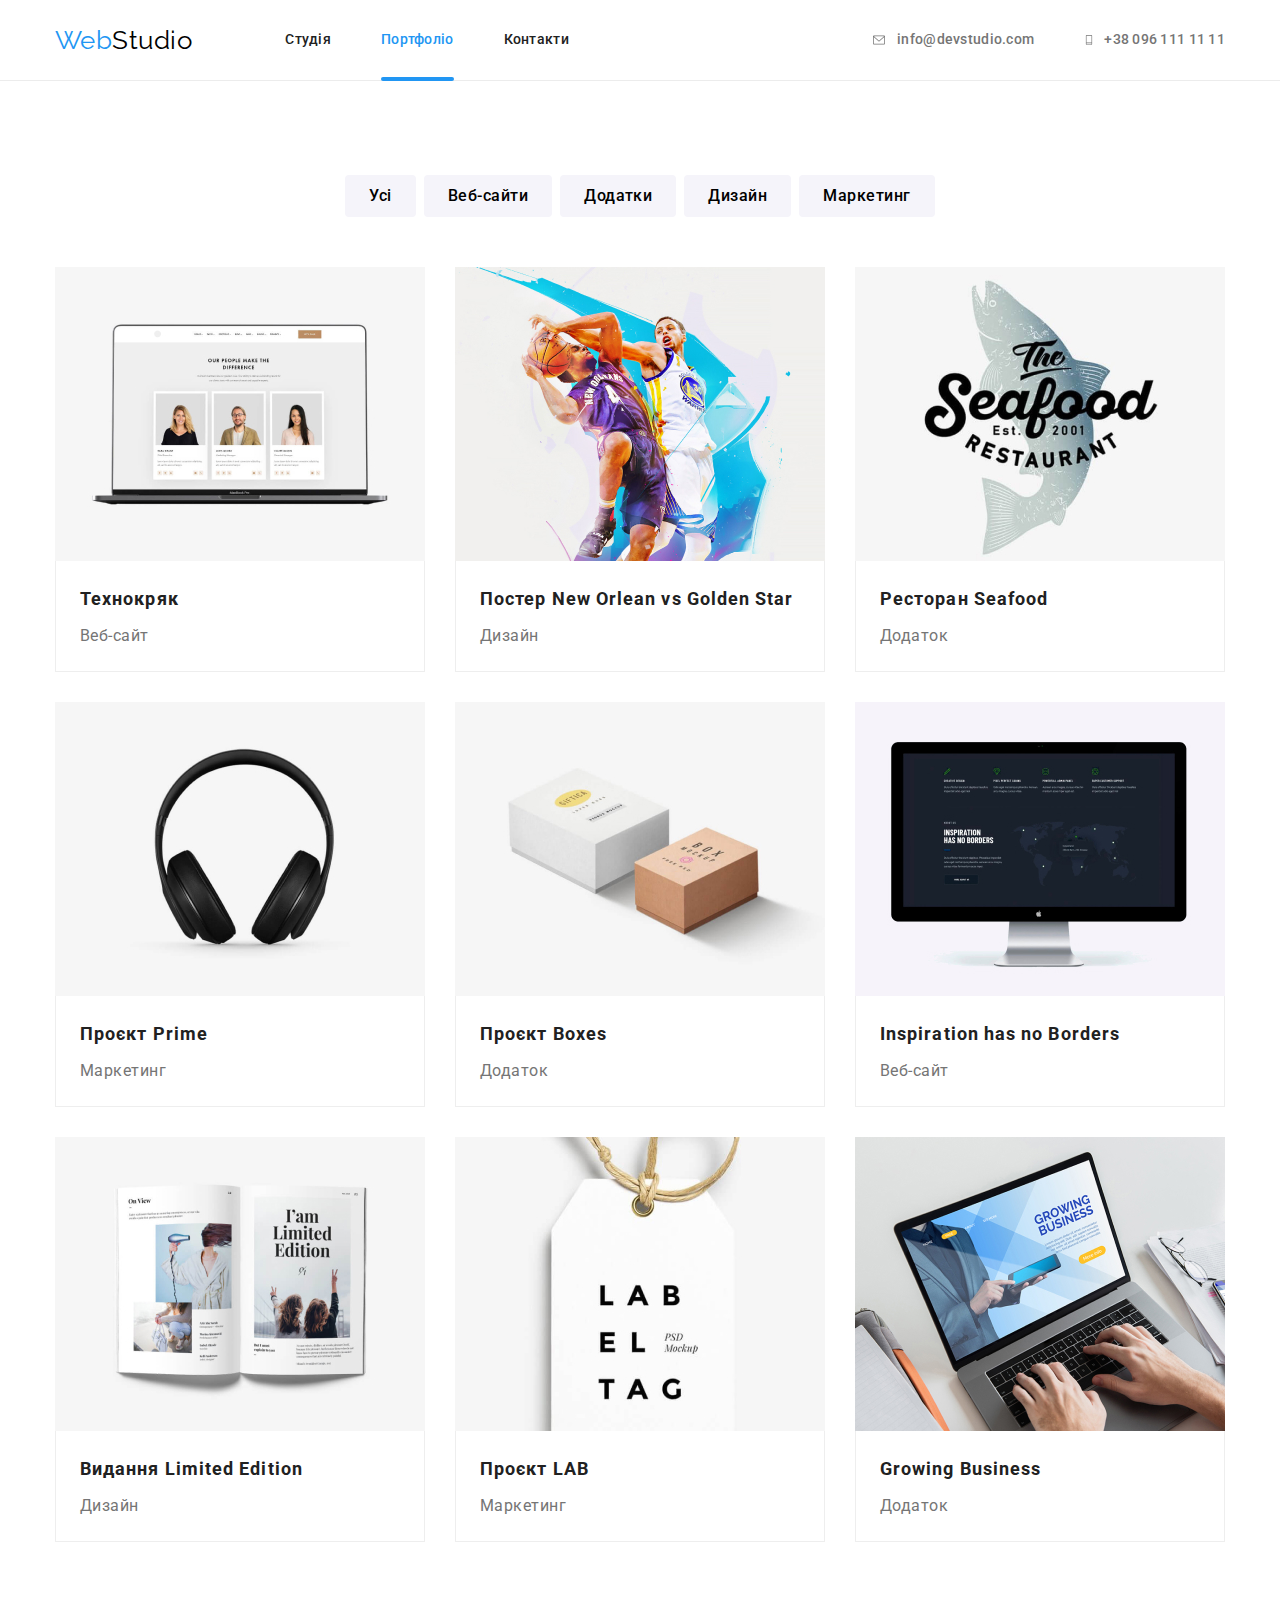
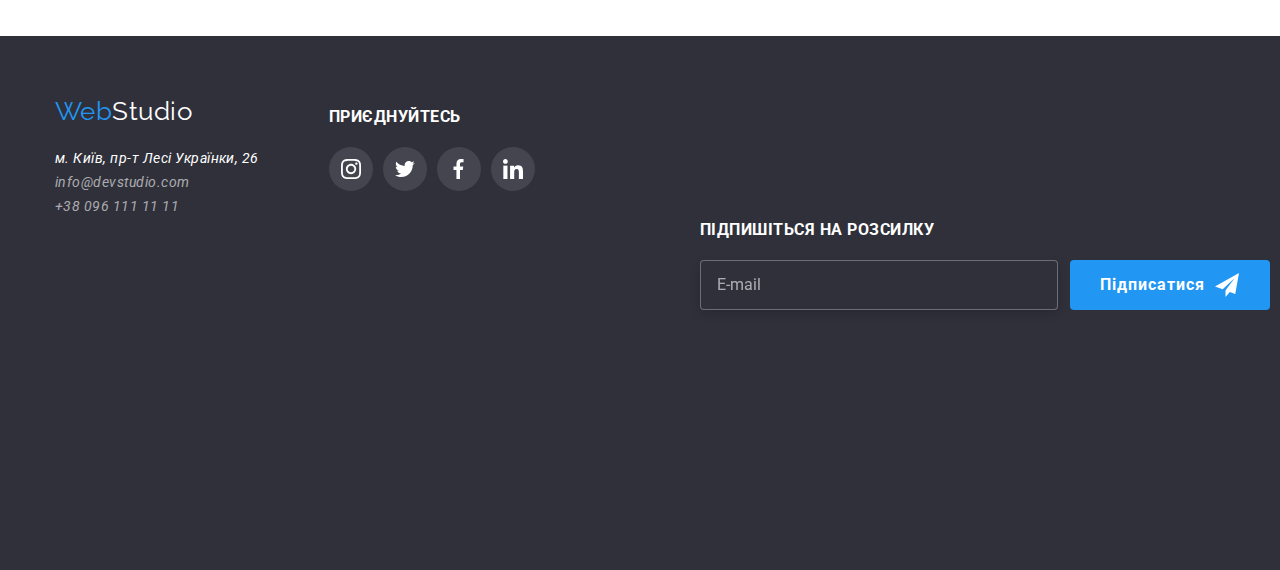
==== portfolio.html @ 7c3bb938 "good" ====
<!DOCTYPE html>
<html lang="uk">
<head>
    <meta charset="UTF-8" />
    <meta http-equiv="X-UA-Compatible" content="IE=edge" />
    <meta name="viewport" content="width=device-width, initial-scale=1.0" />
    <title>Портфоліо</title>
    <link
        href="https://fonts.googleapis.com/css2?family=Raleway:wght@700&family=Roboto:wght@400;500;700;900&display=swap"
        rel="stylesheet" />
    <link rel="stylesheet"
        href="https://cdnjs.cloudflare.com/ajax/libs/modern-normalize/1.1.0/modern-normalize.min.css" />
    <link rel="stylesheet" href="./css/styles.css" />
</head>

<body>
    <header class="page-header">
        <div class="container header">
            <nav class="site-nav">
                <a href="./index.html" class="logo">Web<span class="logo-style">Studio</span></a>
                <ul class="site-nav list">
                    <li class="item"><a href="./index.html" class="link">Студія</a></li>
                    <li class="item"><a href="./portfolio.html" class="link current">Портфоліо</a></li>
                    <li class="item"><a href="" class="link">Контакти</a></li>
                </ul>
            </nav>
            <ul class="site-contact list">
                <li class="item">
                    <a href="mailto:info@devstudio.com" class="link">
                        <svg class="icon" width="16" height="12">
                            <use href="./img/symbol-defs.svg#icon-mail"></use>
                        </svg>
                        info@devstudio.com</a>
                </li>
                <li class="item">
                    <a href="tel:+380961111111" class="link">
                        <svg class="icon" width="10" height="16">
                            <use href="./img/symbol-defs.svg#icon-phone"></use>
                        </svg>
                        +38 096 111 11 11</a>
                </li>
            </ul>
        </div>
    </header>
    <main class="page-portfolio">
        <div class="container porfolio">
            <h1 class="visually-hidden">Наші роботи</h1>
            <ul class="button list">
                <li class="item"><button type="button" class="page-button">Усі</button></li>
                <li class="item"><button type="button" class="page-button">Веб-сайти</button></li>
                <li class="item"><button type="button" class="page-button">Додатки</button></li>
                <li class="item"><button type="button" class="page-button">Дизайн</button></li>
                <li class="item"><button type="button" class="page-button">Маркетинг</button></li>
            </ul>
            <ul class="example list">
            <li class="example item">
                <a href="" class="link">
                    <div class="thumb-portf">
                        <img src="./img/box4.jpg" class="img" alt="ноутбук з людьми" width="370" />
                        <div class="portf-overlay">
                            <p class="overlay-text">
                                Ресурс пропонує комплексні пропозиції з різним рівнем функціоналу та сервісів.
                                Все це дозволить відвідувачу отримати вичерпні відомості про компанію чи
                                приватну особу.
                            </p>
                        </div>
                    </div>
                    <div class="border">
                        <h2 class="example-title">Технокряк</h2>
                        <p class="example-text">Веб-сайт</p>
                    </div>
                </a>
            </li>
            <li class="example item">
                <a href="" class="link">
                    <div class="thumb-portf">
                        <img src="./img/box5.jpg" class="img" alt="два баскетболіста" width="370" />
                        <div class="portf-overlay">
                            <p class="overlay-text">
                                Ресурс пропонує комплексні пропозиції з різним рівнем функціоналу та сервісів.
                                Все це дозволить відвідувачу отримати вичерпні відомості про компанію чи
                                приватну особу.
                            </p>
                        </div>
                    </div>
                    <div class="border">
                        <h2 class="example-title">Постер New Orlean vs Golden Star</h2>
                        <p class="example-text">Дизайн</p>
                    </div>
                </a>
            </li>
            <li class="example item">
                <a href="" class="link">
                    <div class="thumb-portf">
                        <img src="./img/box6.jpg" class="img" alt="риба" width="370" />
                        <div class="portf-overlay">
                            <p class="overlay-text">
                                Ресурс пропонує комплексні пропозиції з різним рівнем функціоналу та сервісів.
                                Все це дозволить відвідувачу отримати вичерпні відомості про компанію чи
                                приватну особу.
                            </p>
                        </div>
                    </div>
                    <div class="border">
                        <h2 class="example-title">Ресторан Seafood</h2>
                        <p class="example-text">Додаток</p>
                    </div>
                </a>
            </li>
                <li class="example item">
                    <a href="" class="link">
                        <div class="thumb-portf">
                            <img src="./img/box7.jpg" class="img" alt="навушники" width="370" />
                            <div class="portf-overlay">
                                <p class="overlay-text">
                                    Ресурс пропонує комплексні пропозиції з різним рівнем функціоналу та сервісів.
                                    Все це дозволить відвідувачу отримати вичерпні відомості про компанію чи
                                    приватну особу.
                                </p>
                            </div>
                        </div>
                        <div class="border">
                            <h2 class="example-title">Проєкт Prime</h2>
                            <p class="example-text">Маркетинг</p>
                        </div>
                    </a>
                </li>
                <li class="example item">
                    <a href="" class="link">
                        <div class="thumb-portf">
                            <img src="./img/box8.jpg" class="img" alt="коробки" width="370" />
                            <div class="portf-overlay">
                                <p class="overlay-text">
                                    Ресурс пропонує комплексні пропозиції з різним рівнем функціоналу та сервісів.
                                    Все це дозволить відвідувачу отримати вичерпні відомості про компанію чи
                                    приватну особу.
                                </p>
                            </div>
                        </div>
                        <div class="border">
                            <h2 class="example-title">Проєкт Boxes</h2>
                            <p class="example-text">Додаток</p>
                        </div>
                    </a>
                </li>
                <li class="example item">
                    <a href="" class="link">
                        <div class="thumb-portf">
                            <img src="./img/box9.jpg" class="img" alt="монітор" width="370" />
                            <div class="portf-overlay">
                                <p class="overlay-text">
                                    Ресурс пропонує комплексні пропозиції з різним рівнем функціоналу та сервісів.
                                    Все це дозволить відвідувачу отримати вичерпні відомості про компанію чи
                                    приватну особу.
                                </p>
                            </div>
                        </div>
                        <div class="border">
                            <h2 class="example-title">Inspiration has no Borders</h2>
                            <p class="example-text">Веб-сайт</p>
                        </div>
                    </a>
                </li>
                <li class="example item">
                    <a href="" class="link">
                        <div class="thumb-portf">
                            <img src="./img/box10.jpg" class="img" alt="журнал" width="370" />
                            <div class="portf-overlay">
                                <p class="overlay-text">
                                    Ресурс пропонує комплексні пропозиції з різним рівнем функціоналу та сервісів.
                                    Все це дозволить відвідувачу отримати вичерпні відомості про компанію чи
                                    приватну особу.
                                </p>
                            </div>
                        </div>
                        <div class="border">
                            <h2 class="example-title">Видання Limited Edition</h2>
                            <p class="example-text">Дизайн</p>
                        </div>
                    </a>
                </li>
            <li class="example item">
                <a href="" class="link">
                    <div class="thumb-portf">
                        <img src="./img/box11.jpg" class="img" alt="лейба" width="370" />
                        <div class="portf-overlay">
                            <p class="overlay-text">
                                Ресурс пропонує комплексні пропозиції з різним рівнем функціоналу та сервісів.
                                Все це дозволить відвідувачу отримати вичерпні відомості про компанію чи
                                приватну особу.
                            </p>
                        </div>
                    </div>
                    <div class="border">
                        <h2 class="example-title">Проєкт LAB</h2>
                        <p class="example-text">Маркетинг</p>
                    </div>
                </a>
            </li>
                <li class="example item">
                    <a href="" class="link">
                        <div class="thumb-portf">
                            <img src="./img/box12.jpg" class="img" alt="людина друркує на ноутбуці" />
                            <div class="portf-overlay">
                                <p class="overlay-text">
                                    Ресурс пропонує комплексні пропозиції з різним рівнем функціоналу та сервісів.
                                    Все це дозволить відвідувачу отримати вичерпні відомості про компанію чи
                                    приватну особу.
                                </p>
                            </div>
                        </div>
                        <div class="border">
                            <h2 class="example-title">Growing Business</h2>
                            <p class="example-text">Додаток</p>
                        </div>
                    </a>
                </li>
            </ul>
        </div>
    </main>
    <footer class="page-footer">
        <div class="container footer">
            <div>
                <a href="./index.html" class="logo footer">Web<span class="logo-style">Studio</span></a>
                <address class="footer-adress">
                    <ul class="list">
                        <li>
                            <a href="https://www.google.com.ua/maps/place/%D0%B1%D1%83%D0%BB.+%D0%9B%D0%B5%D1%81%D0%B8+%D0%A3%D0%BA%D1%80%D0%B0%D0%B8%D0%BD%D0%BA%D0%B8,+26,+%D0%9A%D0%B8%D0%B5%D0%B2,+02000/@50.4261244,30.5376992,18z/data=!4m5!3m4!1s0x40d4cf0e033ecbe9:0x57a4dffefec77da0!8m2!3d50.4265807!4d30.5383858?hl=ru"
                                class="link" target="_blank" rel="noopener noreferrer nofollow">м. Київ, пр-т Лесі Українки,
                                26</a>
                        </li>
                        <li>
                            <a href="mailto:info@devstudio.com" class="contact link">info@devstudio.com</a>
                        </li>
                        <li>
                            <a href="tel:+380961111111" class="contact link">+38 096 111 11 11</a>
                        </li>
                    </ul>
                </address>
            </div>
            <div class="socnetwork">
                <h3>приєднуйтесь</h3>
                <ul class="list">
                    <li class="item">
                        <a href="" target="_blank" rel="noopener noreferrer nofollow" aria-label="Ссылка на Instagram"
                            class="link">
                            <svg class="icon insta" width="20" height="20">
                                <use href="./img/symbol-defs.svg#icon-instfoot"></use>
                            </svg>
                        </a>
                    </li>
                    <li class="item">
                        <a href="" target="_blank" rel="noopener noreferrer nofollow" aria-label="Ссылка на Twitter"
                            class="link">
                            <svg class="icon twit" width="20" height="20">
                                <use href="./img/symbol-defs.svg#icon-twitfot"></use>
                            </svg>
                        </a>
                    </li>
                    <li class="item">
                        <a href="" target="_blank" rel="noopener noreferrer nofollow" aria-label="Ссылка на Facebook"
                            class="link">
                            <svg class="icon face" width="20" height="20">
                                <use href="./img/symbol-defs.svg#icon-fffot"></use>
                            </svg>
                        </a>
                    </li>
                    <li class="item">
                        <a href="" target="_blank" rel="noopener noreferrer nofollow" aria-label="Ссылка на LinkedIn"
                            class="link">
                            <svg class="icon linIn" width="20" height="20">
                                <use href="./img/symbol-defs.svg#icon-linkedin2"></use>
                            </svg>
                        </a>
                    </li>
                </ul>
            </div>
        </div>
        <div class="subscription">
            <h3>Підпишіться на розсилку</h3>
            <form class="form-subscription js-speaker-form">
                <label for="mail">
                    <input type="email" name="mail" placeholder="E-mail" />
                </label>
                <button type="submit" class="btn-subscription">
                    Підписатися
                    <svg class="icon" width="24" height="24">
                        <use href="./img/symbol-defs.svg#icon-telegram"></use>
                    </svg>
                </button>
            </form>
        </div>
    </footer>
    <script src="./js/modal.js"></script>
</body>

</html>
---- css/styles.css ----
:root {
    --primary-text-color: #757575;
    --title-text-color: #212121;
    --accent-color: #2196f3;
    --primary-white-color: #ffffff;
    --logo-color: #000000;
    --accent-second-color: rgba(255, 255, 255, 0.6);
    --primary-bg-color: #2f303a;
    --accent-bg-color: #f5f4fa;
    --border-color-portf: #eeeeee;
    --decision-bg-color: #c4c4c4;
    --border-color-header: #ececec;
    --icon-link-color: #afb1b8;
    --cubic-bezier: cubic-bezier(0.4, 0, 0.2, 1);
}

body {
    background-color: var(--primary-white-color);
    color: var(--primary-text-color);
    font-family: 'Roboto', sans-serif;
    letter-spacing: 0.03em;
}

.container {
    margin-left: auto;
    margin-right: auto;
    width: 1200px;
    padding-left: 15px;
    padding-right: 15px;
}

.logo {
    color: var(--accent-color);
    font-family: 'Raleway', sans-serif;
    font-size: 26px;
    line-height: 1.19;
    text-decoration: none;
}

.link {
    text-decoration: none;
}

.list {
    list-style: none;
    margin: 0;
    padding: 0;
}

.visually-hidden {
    position: absolute;
    width: 1px;
    height: 1px;
    margin: -1px;
    border: 0;
    padding: 0;

    white-space: nowrap;
    clip-path: inset(100%);
    clip: rect(0 0 0 0);
    overflow: hidden;
}

/* Шапка */

.page-header {
    border-bottom: 1px solid var(--border-color-header);
}

.page-header .logo-style {
    color: var(--logo-color);
}

.header {
    display: flex;
    align-items: center;
}

.site-nav {
    display: flex;
    align-items: center;
}

.site-nav .item:not(:last-child) {
    margin-right: 50px;
}

.site-nav .link {
    display: block;
    padding-top: 32px;
    padding-bottom: 32px;
    font-weight: 500;
    font-size: 14px;
    line-height: 1.14;
    letter-spacing: 0.02em;
    color: var(--title-text-color);

    transition: color 250ms var(--cubic-bezier);
}

.site-nav.list {
    margin-left: 93px;
}

.site-nav .link:hover,
.site-nav .link:focus {
    color: var(--accent-color);
}

.site-nav .link.current {
    color: var(--accent-color);
}

.site-nav .item {
    position: relative;
}

.current::after {
    position: absolute;
    bottom: -1px;
    left: 0;
    content: '';
    display: block;
    width: 100%;
    height: 4px;
    background-color: var(--accent-color);
    border-radius: 2px;
}

.site-contact {
    display: flex;
    margin-left: auto;
}

.site-contact .link {
    display: flex;
    padding-top: 32px;
    padding-bottom: 32px;
    font-weight: 500;
    font-size: 14px;
    line-height: 1.14;
    letter-spacing: 0.02em;
    color: var(--primary-text-color);
    align-items: center;
    justify-content: center;

    transition: color 250ms var(--cubic-bezier);
}

.site-contact .icon {
    margin-right: 10px;
    fill: currentColor;
}

.site-contact .item:not(:last-child) {
    margin-right: 50px;
}

.site-contact .link:hover,
.site-contact .link:focus {
    color: var(--accent-color);
}

/* Рішення */
.decision {
    max-width: 1600px;
    height: 600px;
    margin-left: auto;
    margin-right: auto;
    padding-top: 200px;
    padding-bottom: 200px;
    background-image: linear-gradient(to right, rgba(47, 48, 58, 0.4), rgba(47, 48, 58, 0.4)),
        url(../img/hero.jpg);
    background-size: cover;
    background-repeat: no-repeat;
    background-position: center;
    background-color: var(--decision-bg-color);
    text-align: center;
}

.decision-text {
    max-width: 700px;
    margin-left: auto;
    margin-right: auto;
}

.decision-title {
    margin-top: 0;
    margin-bottom: 30px;
    color: var(--primary-white-color);
    font-weight: 900;
    font-size: 44px;
    line-height: 1.36;
    letter-spacing: 0.06em;
    text-transform: uppercase;
}

.decision-button {
    font-weight: 700;
    font-size: 16px;
    line-height: 1.88;
    letter-spacing: 0.06em;
    border-color: transparent;
    cursor: pointer;
    /* box-shadow: 0px 4px 4px rgba(0, 0, 0, 0.15); */
    border-radius: 4px;
    padding: 10px 32px;
    min-height: 50px;
    background-color: var(--accent-color);
    color:var(--accent-bg-color) ;

    transition: background-color 250ms var(--cubic-bezier), color 250ms var(--cubic-bezier),
        box-shadow 250ms var(--cubic-bezier);
}

.decision-button:hover,
.decision-button:focus {
   
    
    box-shadow: 0px 4px 4px rgba(0, 0, 0, 0.15);
    background-color: var(--accent-color);
    color: var(--primary-white-color);
}

/* Секциії */
.section {
    padding-top: 94px;
    padding-bottom: 94px;
}

.section-title {
    margin-top: 0;
    margin-bottom: 50px;
    color: var(--title-text-color);
    font-size: 36px;
    line-height: 1.17;
    text-align: center;
}

/* Перваги */
.benefits.list {
    display: flex;
    flex-wrap: wrap;
    gap: 30px;
}

.benefits.list .item {
    flex-basis: calc((100% - 90px) / 4);
}

.section.benefits {
    padding-bottom: 47px;
}

.thumb {
    display: flex;
    height: 120px;
    align-items: center;
    justify-content: center;
    border-radius: 4px;
    background-color: var(--accent-bg-color);
}


.benefits-title {
    margin-top: 0;
    margin-bottom: 10px;
    padding-top: 20px;
    color: var(--title-text-color);
    font-size: 14px;
    line-height: 1.14;
    text-transform: uppercase;
}

.benefits-text {
    margin-top: 0;
    margin-bottom: 0;
    font-size: 14px;
    line-height: 1.71;
}

/* Варіанти послуг */
.section.services {
    padding-top: 47px;
}

.services.list {
    display: flex;
    flex-wrap: wrap;
    gap: 30px;
}

.services.list .item {
    flex-basis: calc((100% - 60px) / 3);
    position: relative;
}

.services.list .img {
    display: block;
    width: 100%;
}

.services-text {
    position: absolute;
    margin-top: 0;
    margin-bottom: 0;
    top: 50%;
    left: 50%;
    transform: translate(-50%, -50%);

    font-weight: 700;
    font-size: 14px;
    line-height: 1.14;
    text-transform: uppercase;
    color: var(--primary-white-color);
}

.services-title {
    position: absolute;
    bottom: 0;
    left: 0;
    min-width: 100%;
    min-height: 70px;
    background-color: rgba(47, 48, 58, 0.8);
}

/* Команда */
.section.team {
    background-color: var(--accent-bg-color);
}

.team-title {
    margin-top: 0;
    margin-bottom: 10px;
    color: var(--title-text-color);
    font-weight: 500;
    font-size: 16px;
    line-height: 1.19;
}

.team-text {
    margin-top: 0;
    margin-bottom: 16px;
    font-size: 16px;
    line-height: 1.19;
}

.team.list {
    display: flex;
    flex-wrap: wrap;
    gap: 30px;
    text-align: center;
}

.team.list .item {
    flex-basis: calc((100% - 90px) / 4);
    max-height: 428px;
    background-color: var(--primary-white-color);
    box-shadow: 0px 1px 3px rgba(0, 0, 0, 0.12), 0px 1px 1px rgba(0, 0, 0, 0.14),
        0px 2px 1px rgba(0, 0, 0, 0.2);
    border-radius: 0px 0px 4px 4px;
}

.team.list .img {
    width: 100%;
    display: block;
}

.team .content {
    padding-top: 30px;
    padding-bottom: 30px;
    padding-left: 10px;
    padding-right: 10px;
}

.soc.list {
    display: flex;
    /* margin-bottom: 30px; */
    align-items: center;
    justify-content: center;
}

.soc.list .soc-item:not(:last-child) {
    margin-right: 10px;
}

.soc.list .icon-link {
    display: flex;
    height: 44px;
    width: 44px;
    border-radius: 50%;
    align-items: center;
    justify-content: center;
    color: var(--icon-link-color);

    transition: background-color 250ms var(--cubic-bezier), color 250ms var(--cubic-bezier);
}

.soc.list .icon-link:hover,
.soc.list .icon-link:focus {
    color: var(--primary-white-color);
    background-color: var(--accent-color);
}

.icon-link .icon {
    fill: currentColor;
}

/* Наші клієнти */
.clients.list {
    display: flex;
}

.clients.list .item:not(:last-child) {
    margin-right: 30px;
}

.clients.list .link {
    display: flex;
    height: 92px;
    width: 170px;
    border: 1px solid var(--icon-link-color);
    border-radius: 4px;
    align-items: center;
    justify-content: center;
    color: var(--icon-link-color);

    transition: border-color 250ms var(--cubic-bezier), color 250ms var(--cubic-bezier);
}

.clients.list .link:hover,
.clients.list .link:focus {
    color: var(--accent-color);
    border-color: var(--accent-color);
}

.clients.list .icon {
    fill: currentColor;
}

/* Футер */
.page-footer {
    background-color: var(--primary-bg-color);
    padding-top: 60px;
    padding-bottom: 60px;
}

.page-footer .logo-style {
    color: var(--primary-white-color);
}

.footer-adress .link {
    /* font-style: normal; */
    font-size: 14px;
    line-height: 1.71;
    color: var(--primary-white-color);

    transition: color 250ms var(--cubic-bezier);
}

.contact.link {
    color: var(--accent-second-color);
}

.footer-adress .link:hover,
.footer-adress .link:focus {
    color: var(--accent-color);
}

.container.footer {
    display: flex;
}

.logo.footer {
    display: inline-block;
    margin-bottom: 20px;
}

.socnetwork {
    margin-left: 70px;
    padding-top: 12px;
    color: var(--primary-white-color);
    font-weight: 700;
    font-size: 14px;
    line-height: 1.14;
    text-transform: uppercase;
}

.socnetwork h3 {
    margin-top: 0;
    margin-bottom: 20px;
}

.socnetwork .list {
    display: flex;
    margin-bottom: 30px;
}

.socnetwork .item:not(:last-child) {
    margin-right: 10px;
}

.socnetwork .link {
    display: flex;
    height: 44px;
    width: 44px;
    background: rgba(255, 255, 255, 0.1);
    border-radius: 50%;
    align-items: center;
    justify-content: center;

    transition: background-color 250ms var(--cubic-bezier);
}

.socnetwork .link:hover,
.socnetwork .link:focus {
    background-color: var(--accent-color);
}

.subscription {
    
    margin-left: 700px;
    margin-bottom: 200px;
    color: var(--primary-white-color);
    font-weight: 700;
    font-size: 14px;
    line-height: 1.14;
    text-transform: uppercase;
}

.subscription h3 {
    margin-top: 0;
    margin-bottom: 20px;
}

.form-subscription {
    display: flex;
    align-items: center;
    text-align: center;
}

.btn-subscription {
    display: flex;
    margin-left: 12px;
    padding: 10px 28px;
    width: 200px;
    height: 50px;
    font-weight: 700;
    font-size: 16px;
    line-height: 1.88;
    align-items: center;
    text-align: center;
    letter-spacing: 0.06em;
    color: var(--primary-white-color);
    background-color: var(--accent-color);
    border-color: transparent;
    border-radius: 4px;
    cursor: pointer;
    transition: box-shadow 250ms var(--cubic-bezier);
}

.btn-subscription:hover,
.btn-subscription:focus {
    box-shadow: 0px 4px 4px rgba(0, 0, 0, 0.15);
}

.subscription .icon {
    margin-left: 10px;
}

.form-subscription input {
    padding-top: 15px;
    padding-bottom: 15px;
    padding-left: 16px;
    width: 358px;
    height: 50px;
    font-size: 16px;
    line-height: 1.25;
    color: inherit;

    background-color: var(--primary-bg-color);
    border: 1px solid rgba(255, 255, 255, 0.3);
    border-radius: 4px;
    filter: drop-shadow(0px 4px 4px rgba(0, 0, 0, 0.15));

    transition: border-color 250ms var(--cubic-bezier);
}

.form-subscription input::placeholder {
    font-size: 16px;
    line-height: 1.25;
    color: rgba(255, 255, 255, 0.6);
}

.form-subscription input:focus {
    outline: transparent;
    border-color: var(--accent-color);
}

/* Портфолио */
/* Наші роботи */
.page-portfolio {
    padding-top: 94px;
    padding-bottom: 94px;
}

.porfolio h1 {
    margin-top: 0;
    margin-bottom: 0;
    text-align: center;
}

.button.list {
    display: flex;
    margin-bottom: 50px;
    justify-content: center;
}

.button.list .item:not(:last-child) {
    margin-right: 8px;
}

.page-button {
    font-weight: 500;
    font-size: 16px;
    line-height: 1.63;
    letter-spacing: 0.03em;
    border-color: transparent;
    background-color: var(--accent-bg-color);
    cursor: pointer;
    border-radius: 4px;
    padding: 6px 22px;
    min-height: 38px;

    transition: background-color 250ms var(--cubic-bezier), color 250ms var(--cubic-bezier),
        box-shadow 250ms var(--cubic-bezier);
}

.page-button:hover,
.page-button:focus {
    color: var(--primary-white-color);
    background-color: var(--accent-color);
    box-shadow: 0px 3px 1px rgba(0, 0, 0, 0.1), 0px 1px 2px rgba(0, 0, 0, 0.08),
        0px 2px 2px rgba(0, 0, 0, 0.12);
}

.example-title {
    margin-top: 0;
    margin-bottom: 4px;

    color: var(--title-text-color);
    font-size: 18px;
    line-height: 2;
    letter-spacing: 0.06em;
}

.example-text {
    margin-top: 0;
    margin-bottom: 0;
    color: var(--primary-text-color);
    font-size: 16px;
    line-height: 1.88;
}

.example.list {
    display: flex;
    flex-wrap: wrap;
    gap: 30px;
}

.example.list .item {
    flex-basis: calc((100% - 60px) / 3);
}

.example.item .img {
    display: block;
    width: 100%;
}

.example .link {
    display: block;
    transition: box-shadow 250ms var(--cubic-bezier);
}

.example .link:hover,
.example .link:focus {
    box-shadow: 0px 1px 1px rgba(0, 0, 0, 0.12), 0px 4px 4px rgba(0, 0, 0, 0.06),
        1px 4px 6px rgba(0, 0, 0, 0.16);
}

.border {
    padding: 20px 24px;
    border-bottom: 1px solid var(--border-color-portf);
    border-right: 1px solid var(--border-color-portf);
    border-left: 1px solid var(--border-color-portf);
}

.thumb-portf {
    position: relative;
    overflow: hidden;
}

.portf-overlay {
    position: absolute;
    top: 0;
    left: 0;
    width: 100%;
    height: 100%;
    background-color: rgba(33, 150, 243, 0.9);
    font-size: 18px;
    line-height: 1.56;
    color: var(--primary-white-color);

    transform: translateY(100%);
    opacity: 0;

    transition: transform 250ms var(--cubic-bezier), opacity 250ms var(--cubic-bezier);
}

.example .link:hover .portf-overlay,
.example .link:focus .portf-overlay {
    transform: translateY(0);
    opacity: 1;
}

.overlay-text {
    margin-top: 0;
    margin-bottom: 0;
    width: 322px;
    max-height: 100%;

    display: block;
    position: absolute;
    top: 50%;
    left: 50%;
    transform: translate(-50%, -50%);
}

/* BACKDROP*/
.backdrop {
    position: fixed;
    top: 0;
    left: 0;
    width: 100vw;
    height: 100vh;
    background-color: rgba(0, 0, 0, 0.2);
    opacity: 1;
    transition: opacity 250ms var(--cubic-bezier);
}

.backdrop.is-hidden {
    opacity: 0;
    pointer-events: none;
    visibility: hidden;
}

.backdrop.is-hidden .modal {
    transform: translate(-50%, -50%) scale(0.9);
}

.modal {
    position: absolute;
    top: 50%;
    left: 50%;

    min-width: 528px;
    min-height: 581px;
    background-color: var(--primary-white-color);

    transform: translate(-50%, -50%) scale(1);
    transition: transform 250ms var(--cubic-bezier);
}

.btn-close {
    position: absolute;
    top: 1%;
    lesubscriptionft: 93%;
    width: 30px;
    height: 30px;
    background: var(--primary-white-color);
    border: 1px solid rgba(0, 0, 0, 0.1);
    border-radius: 50%;
    cursor: pointer;
}

.btn-close .icon {
    fill: currentColor;
    transition: color 250ms var(--cubic-bezier);
}

.btn-close .icon:hover {
    color: var(--accent-color);
}

.form-modal {
    display: flex;
    flex-direction: column;
    padding: 40px;
    /* width: 528px;
  height: 581px; */
    width: 100%;
    height: 100%;
    font-size: 12px;
    line-height: 1.17;
    letter-spacing: 0.01em;
    color: var(--title-text-color);
}

.form-modal h2 {
    margin-top: 0;
    margin-bottom: 12px;
    font-size: 20px;
    line-height: 1.15x;
    text-align: center;
    letter-spacing: 0.03em;
}

textarea {
    resize: none;
    border: 1px solid rgba(33, 33, 33, 0.2);
    border-radius: 4px;
    padding: 12px 16px;
}

textarea::placeholder {
    padding-top: 9px;
    color: rgba(117, 117, 117, 0.5);
    font-size: 12px;
    line-height: 1.17px;
    letter-spacing: 0.01em;
}

.newsletter {
    display: flex;
    align-items: center;

    margin-top: 20px;
    margin-bottom: 30px;
    font-size: 14px;
    line-height: 1.71;
    letter-spacing: 0.03em;
    color: var(--primary-text-color);
}

.newsletter-icon {
    display: flex;
    position: relative;
    width: 16px;
    height: 15px;
    margin-left: 12px;
    margin-right: 7px;
}

.terms {
    margin-left: 5px;
    text-decoration-line: underline;
    color: var(--accent-color);
}

.checkbox {
    position: absolute;
    width: 1px;
    height: 1px;
    margin: -1px;
    border: 0;
    padding: 0;
    clip: rect(0 0 0 0);
    overflow: hidden;
}

.icon-blu {
    position: absolute;
    opacity: 0;
    transition: opacity 250ms var(--cubic-bezier);
}

.checkbox:checked~.newsletter-icon .icon-blu {
    opacity: 1;
}

.icon-square {
    position: absolute;
    opacity: 1;
    transition: opacity 250ms var(--cubic-bezier);
}

.checkbox:checked~.newsletter-icon .icon-square {
    opacity: 0;
}

.form-field {
    display: flex;
    flex-direction: column;
    position: relative;
    /* margin-bottom: 10px; */
    color: var(--title-text-color);
}

.form-field:nth-child(-n + 4) {
    margin-bottom: 10px;
}

.form-label {
    color: var(--primary-text-color);
    margin-bottom: 4px;
}

.form-field .form-input {
    height: 40px;
    padding-left: 45px;
    border: 1px solid rgba(33, 33, 33, 0.2);
    border-radius: 4px;
}

.form-field .icon {
    position: absolute;
    top: 55%;
    left: 15px;
    fill: currentColor;
    transition: fill 250ms var(--cubic-bezier);
}

.form-input:focus~.icon {
    fill: var(--accent-color);
}

.form-input,
.area-imput {
    transition: border-color 250ms var(--cubic-bezier);
}

.form-input:focus,
.area-imput:focus {
    outline: transparent;
    border-color: var(--accent-color);
}

.bt-send {
    display: flex;
    padding: 10px 52px;
    width: 200px;
    height: 50px;
    align-self: center;
    font-weight: 700;
    font-size: 16px;
    line-height: 1.88;
    align-items: center;
    letter-spacing: 0.06em;
    background-color: var(--accent-color);
    color: var(--primary-white-color);
    border-color: transparent;
    border-radius: 4px;
    cursor: pointer;

    transition: box-shadow 250ms var(--cubic-bezier);
}

.bt-send:hover,
.bt-send:focus {
    box-shadow: 0px 4px 4px rgba(0, 0, 0, 0.15);
    background-color: #188CE8;
}
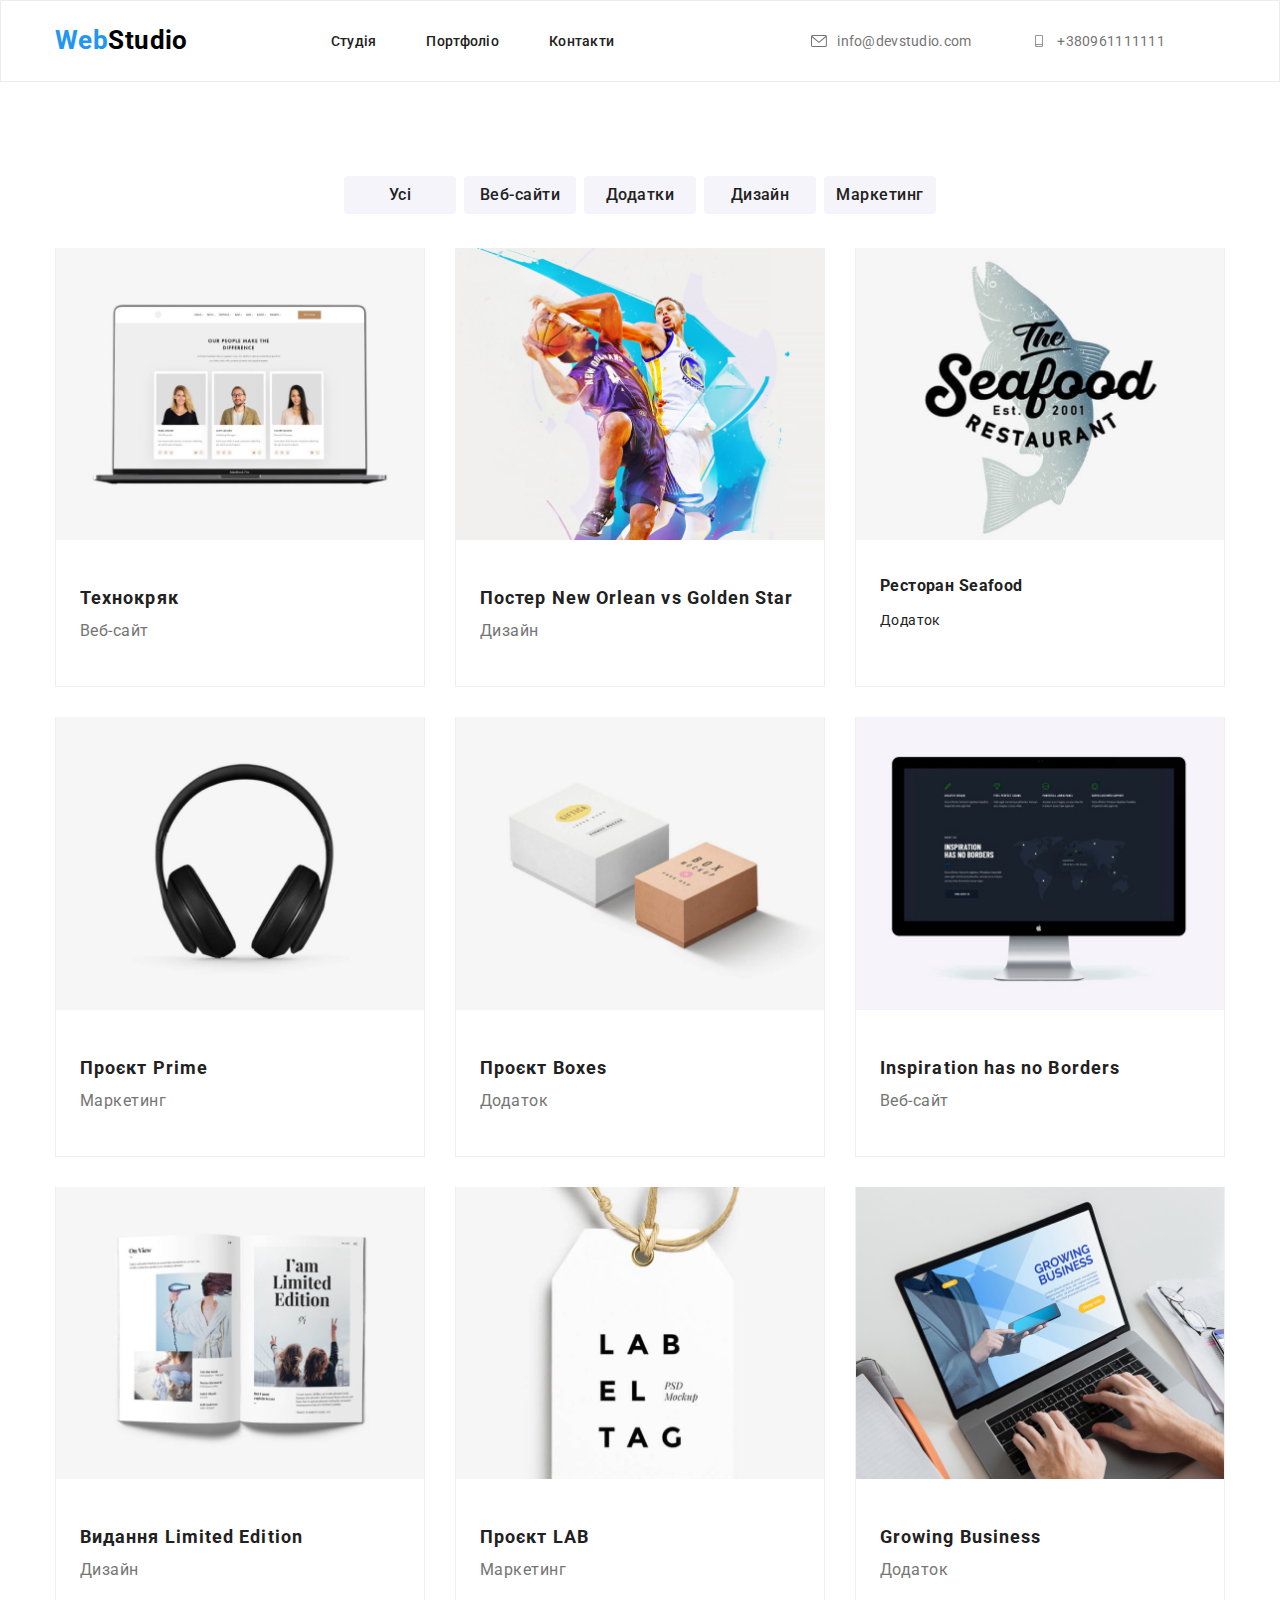
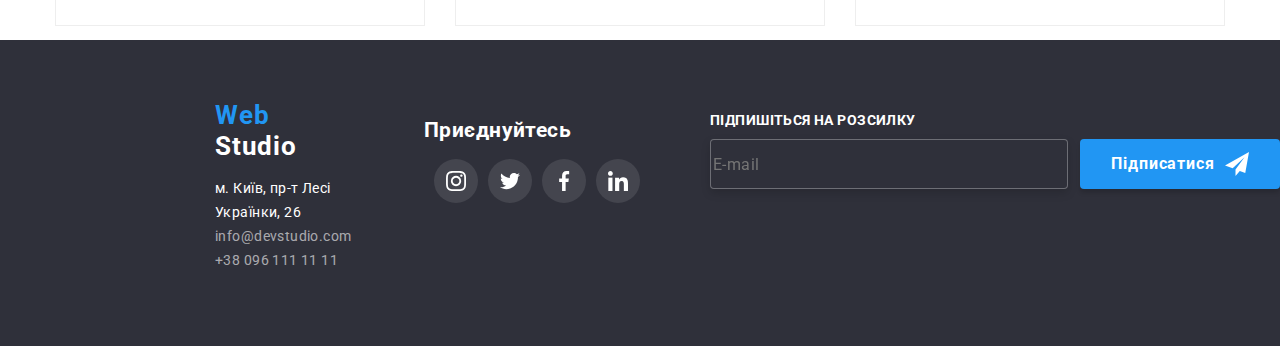
==== commit c66b666e: "123" ====
--- a/portfolio.html
+++ b/portfolio.html
@@ -1,297 +1,303 @@
 <!DOCTYPE html>
-<html lang="uk">
-<head>
+<html lang="en">
+  <head>
     <meta charset="UTF-8" />
     <meta http-equiv="X-UA-Compatible" content="IE=edge" />
     <meta name="viewport" content="width=device-width, initial-scale=1.0" />
-    <title>Портфоліо</title>
+    <title>Document</title>
+    <link rel="preconnect" href="https://fonts.googleapis.com" />
     <link
-        href="https://fonts.googleapis.com/css2?family=Raleway:wght@700&family=Roboto:wght@400;500;700;900&display=swap"
-        rel="stylesheet" />
-    <link rel="stylesheet"
-        href="https://cdnjs.cloudflare.com/ajax/libs/modern-normalize/1.1.0/modern-normalize.min.css" />
-    <link rel="stylesheet" href="./css/styles.css" />
-</head>
+      href="https://fonts.googleapis.com/css2?family=Montserrat:wght@400;700&family=Roboto:wght@400;500;700&display=swap"
+      rel="stylesheet"
+    />
+    <link
+      rel="stylesheet"
+      href="https://cdnjs.cloudflare.com/ajax/libs/modern-normalize/1.0.0/modern-normalize.min.css"
+    />
+    <link rel="stylesheet" href="styles/styles.css" />
+  </head>
+  <body>
+    <!--topsite-->
+    <header class="header__portfolio">
+      <div class="container header__wrap">
+        <a class="header__logo" href="./index.html"
+          >Web<span class="header__accent">Studio</span></a
+        >
+        <nav class="header__nav">
+          <ul class="header__list">
+            <li class="header__item">
+              <a class="header__link" href="http://127.0.0.1:5500/index.html#">Студія</a>
+            </li>
+            <li class="header__item">
+              <a class="header__link" href="http://127.0.0.1:5500/portfolio.html">Портфоліо</a>
+            </li>
+            <li class="header__item"><a class="header__link" href="#">Контакти</a></li>
+          </ul>
+        </nav>
+        <ul class="header__contact">
+          <li class="header__contact-list">
+            <a class="header__contact-item" href="mailto:info@devstudio.com">
+              <svg class="icon__header" width="16px" height="12px">
+                <use href="./img/symbol-defs.svg#icon-envelope-hover"></use>
+              </svg>
+              info@devstudio.com</a
+            >
+          </li>
+          <li class="header__contact-list">
+            <a class="header__contact-item" href="tel:+380961111111">
+              <svg class="icon__header" width="16px" height="12px">
+                <use href="./img/symbol-defs.svg#icon-smartphone"></use>
+              </svg>
+              +380961111111</a
+            >
+          </li>
+        </ul>
+      </div>
+    </header>
+    <!--h1-->
+    <main class="main">
+      <!--info-->
+      <section class="portfolio__main">
+        <div class="container">
+          <h1 class="portfolio__title">portfolio</h1>
+            <ul class="porfolio__list">
+              <li class="portfolio__items">
+                <button type="button" class="portfolio__btn">Усі</button>
+              </li>
+              <li class="portfolio__items">
+                <button type="button" class="portfolio__btn">Веб-сайти</button>
+              </li>
+              <li class="portfolio__items">
+                <button type="button" class="portfolio__btn">Додатки</button>
+              </li>
+              <li class="portfolio__items">
+                <button type="button" class="portfolio__btn">Дизайн</button>
+              </li>
+              <li class="portfolio__items">
+                <button type="button" class="portfolio__btn">Маркетинг</button>
+              </li>
+          </ul>
+          <ul class="portfolio__content-list">
+            <li class="portfolio__content-items">
+              <a class="portfolio__link" href="#">
+                <div class="portfolio__photo">
+                  <img width="370" src="img/img.jpg" alt="ноутбуком" />
+                  <div class="portfolio__hover">
+                    <p class="portfolio__hover-text">
+                      Ресурс пропонує комплексні пропозиції з різним рівнем функціоналу та сервісів. 
+                    Все це дозволить відвідувачу отримати вичерпні відомості про компанію чи приватну особу.
+                    </p>
+                  </div>
+                </div>
+                <div class="portfolio__content-text">
+                  <h3 class="portfolio__content-h3">Технокряк</h3>
+                  <p class="portfolio__content-p">Веб-сайт</p>
+                </div>
+              </a>
+            </li>
+            <li class="portfolio__content-items">
+              <a class="portfolio__link" href="#">
+                <div class="portfolio__photo">
+                  <img width="370" src="img/img(1).jpg" alt="два праня гуляють в батскетбол" />
+                  <div class="portfolio__hover">
+                    <p class="portfolio__hover-text">
+                      Ресурс пропонує комплексні пропозиції з різним рівнем функціоналу та сервісів.
+                      Все це дозволить відвідувачу отримати вичерпні відомості про компанію чи приватну особу.
+                    </p>
+                  </div>
+                </div>
+                <div class="portfolio__content-text">
+                  <h3 class="portfolio__content-h3">Постер New Orlean vs Golden Star</h3>
+                  <p class="portfolio__content-p">Дизайн</p>
+                </div>
+              </a>
+            </li>
+            <li class="portfolio__content-items">
+              <a class="portfolio__link" href="#">
+                <div class="portfolio__photo">
+                  <img width="370" src="img/img(2).jpg" alt="емблема ресторану швиткого готування" />
+                  <div class="portfolio__hover">
+                    <p class="portfolio__hover-text">
+                      Ресурс пропонує комплексні пропозиції з різним рівнем функціоналу та сервісів.
+                      Все це дозволить відвідувачу отримати вичерпні відомості про компанію чи приватну особу.
+                    </p>
+                  </div>
+                </div>
+                <div class="portfolio__content-text">
+                  <h3>Ресторан Seafood</h3>
+                  <p>Додаток</p>
+                </div>
+              </a>
+            </li>
+            <li class="portfolio__content-items">
+              <a class="portfolio__link" href="#">
+                <div class="portfolio__photo">
+                  <img width="370" src="img/img(3).jpg" alt="навушники" />
+                  <div class="portfolio__hover">
+                    <p class="portfolio__hover-text">
+                      Ресурс пропонує комплексні пропозиції з різним рівнем функціоналу та сервісів.
+                      Все це дозволить відвідувачу отримати вичерпні відомості про компанію чи приватну особу.
+                    </p>
+                  </div>
+                </div>
+                <div class="portfolio__content-text">
+                  <h3 class="portfolio__content-h3">Проєкт Prime</h3>
+                  <p class="portfolio__content-p">Маркетинг</p>
+                </div>
+              </a>
+            </li>
+            <li class="portfolio__content-items">
+              <a class="portfolio__link" href="#">
+                <div class="portfolio__photo">
+                  <img width="370" src="img/img(4).jpg" alt="2 коробки" />
+                  <div class="portfolio__hover">
+                    <p class="portfolio__hover-text">
+                      Ресурс пропонує комплексні пропозиції з різним рівнем функціоналу та сервісів.
+                      Все це дозволить відвідувачу отримати вичерпні відомості про компанію чи приватну особу.
+                    </p>
+                  </div>
+                </div>
+                <div class="portfolio__content-text">
+                  <h3 class="portfolio__content-h3">Проєкт Boxes</h3>
+                  <p class="portfolio__content-p">Додаток</p>
+                </div>
+              </a>
+            </li>
+            <li class="portfolio__content-items">
+              <a class="portfolio__link" href="#">
+                <div class="portfolio__photo">
+                  <img width="370" src="img/img(5).jpg" alt="монітор" />
+                  <div class="portfolio__hover">
+                    <p class="portfolio__hover-text">
+                      Ресурс пропонує комплексні пропозиції з різним рівнем функціоналу та сервісів.
+                      Все це дозволить відвідувачу отримати вичерпні відомості про компанію чи приватну особу.
+                    </p>
+                  </div>
+                </div>
+                <div class="portfolio__content-text">
+                  <h3 class="portfolio__content-h3">Inspiration has no Borders</h3>
+                  <p class="portfolio__content-p">Веб-сайт</p>
+                </div>
+              </a>
+            </li>
+            <li class="portfolio__content-items">
+              <a class="portfolio__link" href="#">
+                <div class="portfolio__photo">
+                  <img width="370" src="img/img(6).jpg" alt="книга" />
+                  <div class="portfolio__hover">
+                    <p class="portfolio__hover-text">
+                      Ресурс пропонує комплексні пропозиції з різним рівнем функціоналу та сервісів.
+                      Все це дозволить відвідувачу отримати вичерпні відомості про компанію чи приватну особу.
+                    </p>
+                  </div>
+                </div>                
+                <div class="portfolio__content-text">
+                  <h3 class="portfolio__content-h3">Видання Limited Edition</h3>
+                  <p class="portfolio__content-p">Дизайн</p>
+                </div>
+              </a>
+            </li>
+            <li class="portfolio__content-items">
+              <a class="portfolio__link" href="#">
+                <div class="portfolio__photo">
+                  <img width="370" src="img/img(7).jpg" alt="оберіг" />
+                  <div class="portfolio__hover">
+                    <p class="portfolio__hover-text">
+                      Ресурс пропонує комплексні пропозиції з різним рівнем функціоналу та сервісів.
+                      Все це дозволить відвідувачу отримати вичерпні відомості про компанію чи приватну особу.
+                    </p>
+                  </div>
+                </div>                
+                <div class="portfolio__content-text">
+                  <h3 class="portfolio__content-h3">Проєкт <span lang="en">LAB</span></h3>
+                  <p class="portfolio__content-p">Маркетинг</p>
+                </div>
+              </a>
+            </li>
+            <li class="portfolio__content-items">
+              <a class="portfolio__link" href="#">
+                <div class="portfolio__photo">
+                  <img width="370" src="img/img(8).jpg" alt="ноутбук" />
+                  <div class="portfolio__hover">
+                    <p class="portfolio__hover-text">
+                      Ресурс пропонує комплексні пропозиції з різним рівнем функціоналу та сервісів.
+                      Все це дозволить відвідувачу отримати вичерпні відомості про компанію чи приватну особу.
+                    </p>
+                  </div>
+                </div>                
+                <div class="portfolio__content-text">
+                  <h3 class="portfolio__content-h3">Growing Business</h3>
+                  <p class="portfolio__content-p">Додаток</p>
+                </div>
+              </a>
+            </li>
+          </ul>
+        </div>
+      </section>
+    </main>
 
-<body>
-    <header class="page-header">
-        <div class="container header">
-            <nav class="site-nav">
-                <a href="./index.html" class="logo">Web<span class="logo-style">Studio</span></a>
-                <ul class="site-nav list">
-                    <li class="item"><a href="./index.html" class="link">Студія</a></li>
-                    <li class="item"><a href="./portfolio.html" class="link current">Портфоліо</a></li>
-                    <li class="item"><a href="" class="link">Контакти</a></li>
-                </ul>
-            </nav>
-            <ul class="site-contact list">
-                <li class="item">
-                    <a href="mailto:info@devstudio.com" class="link">
-                        <svg class="icon" width="16" height="12">
-                            <use href="./img/symbol-defs.svg#icon-mail"></use>
-                        </svg>
-                        info@devstudio.com</a>
-                </li>
-                <li class="item">
-                    <a href="tel:+380961111111" class="link">
-                        <svg class="icon" width="10" height="16">
-                            <use href="./img/symbol-defs.svg#icon-phone"></use>
-                        </svg>
-                        +38 096 111 11 11</a>
-                </li>
-            </ul>
+    <!--низ страницы-->
+    <footer class="footer">
+      <div class="footer__all">
+        <div class="footer__div">
+          <a class="footer__title" href="./index.html">Web <span class="footer__accent">Studio</span></a>
+          <ul class="footer__list">
+            <li class="footer__items">
+              <a id="footer__item" href="#">м. Київ, пр-т Лесі Українки, 26</a>
+            </li>
+            <li class="footer__items">
+              <a href="mailto:info@devstudio.com">info@devstudio.com</a>
+            </li>
+            <li class="footer__items"><a href="tel:+380961111111">+38 096 111 11 11</a></li>
+          </ul>
         </div>
-    </header>
-    <main class="page-portfolio">
-        <div class="container porfolio">
-            <h1 class="visually-hidden">Наші роботи</h1>
-            <ul class="button list">
-                <li class="item"><button type="button" class="page-button">Усі</button></li>
-                <li class="item"><button type="button" class="page-button">Веб-сайти</button></li>
-                <li class="item"><button type="button" class="page-button">Додатки</button></li>
-                <li class="item"><button type="button" class="page-button">Дизайн</button></li>
-                <li class="item"><button type="button" class="page-button">Маркетинг</button></li>
-            </ul>
-            <ul class="example list">
-            <li class="example item">
-                <a href="" class="link">
-                    <div class="thumb-portf">
-                        <img src="./img/box4.jpg" class="img" alt="ноутбук з людьми" width="370" />
-                        <div class="portf-overlay">
-                            <p class="overlay-text">
-                                Ресурс пропонує комплексні пропозиції з різним рівнем функціоналу та сервісів.
-                                Все це дозволить відвідувачу отримати вичерпні відомості про компанію чи
-                                приватну особу.
-                            </p>
-                        </div>
-                    </div>
-                    <div class="border">
-                        <h2 class="example-title">Технокряк</h2>
-                        <p class="example-text">Веб-сайт</p>
-                    </div>
-                </a>
-            </li>
-            <li class="example item">
-                <a href="" class="link">
-                    <div class="thumb-portf">
-                        <img src="./img/box5.jpg" class="img" alt="два баскетболіста" width="370" />
-                        <div class="portf-overlay">
-                            <p class="overlay-text">
-                                Ресурс пропонує комплексні пропозиції з різним рівнем функціоналу та сервісів.
-                                Все це дозволить відвідувачу отримати вичерпні відомості про компанію чи
-                                приватну особу.
-                            </p>
-                        </div>
-                    </div>
-                    <div class="border">
-                        <h2 class="example-title">Постер New Orlean vs Golden Star</h2>
-                        <p class="example-text">Дизайн</p>
-                    </div>
-                </a>
-            </li>
-            <li class="example item">
-                <a href="" class="link">
-                    <div class="thumb-portf">
-                        <img src="./img/box6.jpg" class="img" alt="риба" width="370" />
-                        <div class="portf-overlay">
-                            <p class="overlay-text">
-                                Ресурс пропонує комплексні пропозиції з різним рівнем функціоналу та сервісів.
-                                Все це дозволить відвідувачу отримати вичерпні відомості про компанію чи
-                                приватну особу.
-                            </p>
-                        </div>
-                    </div>
-                    <div class="border">
-                        <h2 class="example-title">Ресторан Seafood</h2>
-                        <p class="example-text">Додаток</p>
-                    </div>
-                </a>
-            </li>
-                <li class="example item">
-                    <a href="" class="link">
-                        <div class="thumb-portf">
-                            <img src="./img/box7.jpg" class="img" alt="навушники" width="370" />
-                            <div class="portf-overlay">
-                                <p class="overlay-text">
-                                    Ресурс пропонує комплексні пропозиції з різним рівнем функціоналу та сервісів.
-                                    Все це дозволить відвідувачу отримати вичерпні відомості про компанію чи
-                                    приватну особу.
-                                </p>
-                            </div>
-                        </div>
-                        <div class="border">
-                            <h2 class="example-title">Проєкт Prime</h2>
-                            <p class="example-text">Маркетинг</p>
-                        </div>
-                    </a>
-                </li>
-                <li class="example item">
-                    <a href="" class="link">
-                        <div class="thumb-portf">
-                            <img src="./img/box8.jpg" class="img" alt="коробки" width="370" />
-                            <div class="portf-overlay">
-                                <p class="overlay-text">
-                                    Ресурс пропонує комплексні пропозиції з різним рівнем функціоналу та сервісів.
-                                    Все це дозволить відвідувачу отримати вичерпні відомості про компанію чи
-                                    приватну особу.
-                                </p>
-                            </div>
-                        </div>
-                        <div class="border">
-                            <h2 class="example-title">Проєкт Boxes</h2>
-                            <p class="example-text">Додаток</p>
-                        </div>
-                    </a>
-                </li>
-                <li class="example item">
-                    <a href="" class="link">
-                        <div class="thumb-portf">
-                            <img src="./img/box9.jpg" class="img" alt="монітор" width="370" />
-                            <div class="portf-overlay">
-                                <p class="overlay-text">
-                                    Ресурс пропонує комплексні пропозиції з різним рівнем функціоналу та сервісів.
-                                    Все це дозволить відвідувачу отримати вичерпні відомості про компанію чи
-                                    приватну особу.
-                                </p>
-                            </div>
-                        </div>
-                        <div class="border">
-                            <h2 class="example-title">Inspiration has no Borders</h2>
-                            <p class="example-text">Веб-сайт</p>
-                        </div>
-                    </a>
-                </li>
-                <li class="example item">
-                    <a href="" class="link">
-                        <div class="thumb-portf">
-                            <img src="./img/box10.jpg" class="img" alt="журнал" width="370" />
-                            <div class="portf-overlay">
-                                <p class="overlay-text">
-                                    Ресурс пропонує комплексні пропозиції з різним рівнем функціоналу та сервісів.
-                                    Все це дозволить відвідувачу отримати вичерпні відомості про компанію чи
-                                    приватну особу.
-                                </p>
-                            </div>
-                        </div>
-                        <div class="border">
-                            <h2 class="example-title">Видання Limited Edition</h2>
-                            <p class="example-text">Дизайн</p>
-                        </div>
-                    </a>
-                </li>
-            <li class="example item">
-                <a href="" class="link">
-                    <div class="thumb-portf">
-                        <img src="./img/box11.jpg" class="img" alt="лейба" width="370" />
-                        <div class="portf-overlay">
-                            <p class="overlay-text">
-                                Ресурс пропонує комплексні пропозиції з різним рівнем функціоналу та сервісів.
-                                Все це дозволить відвідувачу отримати вичерпні відомості про компанію чи
-                                приватну особу.
-                            </p>
-                        </div>
-                    </div>
-                    <div class="border">
-                        <h2 class="example-title">Проєкт LAB</h2>
-                        <p class="example-text">Маркетинг</p>
-                    </div>
-                </a>
-            </li>
-                <li class="example item">
-                    <a href="" class="link">
-                        <div class="thumb-portf">
-                            <img src="./img/box12.jpg" class="img" alt="людина друркує на ноутбуці" />
-                            <div class="portf-overlay">
-                                <p class="overlay-text">
-                                    Ресурс пропонує комплексні пропозиції з різним рівнем функціоналу та сервісів.
-                                    Все це дозволить відвідувачу отримати вичерпні відомості про компанію чи
-                                    приватну особу.
-                                </p>
-                            </div>
-                        </div>
-                        <div class="border">
-                            <h2 class="example-title">Growing Business</h2>
-                            <p class="example-text">Додаток</p>
-                        </div>
-                    </a>
-                </li>
-            </ul>
+        <div class="footer__div">
+          <h2 class="footer__h2">Приєднуйтесь</h2>
+          <ul class="link__list-footer">
+            <li class="link__items-footer">
+              <a class="link__svg-footer" href="">
+                <svg class="icon__massage-footer" width="20px" height="20px">
+                  <use href="./img/symbol-defs.svg#icon-instagram-2"></use>
+                </svg>
+              </a>
+            </li>
+            <li class="link__items-footer">
+              <a href="" class="link__svg-footer">
+                <svg class="icon__massage-footer" width="20px" height="20px">
+                  <use href="./img/symbol-defs.svg#icon-twitter-1"></use>
+                </svg>
+              </a>
+            </li>
+            <li class="link__items-footer">
+              <a href="" class="link__svg-footer">
+                <svg class="icon__massage-footer" width="20px" height="20px">
+                  <use href="./img/symbol-defs.svg#icon-facebook-1"></use>
+                </svg>
+              </a>
+            </li>
+            <li class="link__items-footer">
+              <a href="" class="link__svg-footer">
+                <svg class="icon__massage-footer" width="20px" height="20px">
+                  <use href="./img/symbol-defs.svg#icon-linkedin-1"></use>
+                </svg>
+              </a>
+            </li>
+          </ul>
         </div>
-    </main>
-    <footer class="page-footer">
-        <div class="container footer">
-            <div>
-                <a href="./index.html" class="logo footer">Web<span class="logo-style">Studio</span></a>
-                <address class="footer-adress">
-                    <ul class="list">
-                        <li>
-                            <a href="https://www.google.com.ua/maps/place/%D0%B1%D1%83%D0%BB.+%D0%9B%D0%B5%D1%81%D0%B8+%D0%A3%D0%BA%D1%80%D0%B0%D0%B8%D0%BD%D0%BA%D0%B8,+26,+%D0%9A%D0%B8%D0%B5%D0%B2,+02000/@50.4261244,30.5376992,18z/data=!4m5!3m4!1s0x40d4cf0e033ecbe9:0x57a4dffefec77da0!8m2!3d50.4265807!4d30.5383858?hl=ru"
-                                class="link" target="_blank" rel="noopener noreferrer nofollow">м. Київ, пр-т Лесі Українки,
-                                26</a>
-                        </li>
-                        <li>
-                            <a href="mailto:info@devstudio.com" class="contact link">info@devstudio.com</a>
-                        </li>
-                        <li>
-                            <a href="tel:+380961111111" class="contact link">+38 096 111 11 11</a>
-                        </li>
-                    </ul>
-                </address>
-            </div>
-            <div class="socnetwork">
-                <h3>приєднуйтесь</h3>
-                <ul class="list">
-                    <li class="item">
-                        <a href="" target="_blank" rel="noopener noreferrer nofollow" aria-label="Ссылка на Instagram"
-                            class="link">
-                            <svg class="icon insta" width="20" height="20">
-                                <use href="./img/symbol-defs.svg#icon-instfoot"></use>
-                            </svg>
-                        </a>
-                    </li>
-                    <li class="item">
-                        <a href="" target="_blank" rel="noopener noreferrer nofollow" aria-label="Ссылка на Twitter"
-                            class="link">
-                            <svg class="icon twit" width="20" height="20">
-                                <use href="./img/symbol-defs.svg#icon-twitfot"></use>
-                            </svg>
-                        </a>
-                    </li>
-                    <li class="item">
-                        <a href="" target="_blank" rel="noopener noreferrer nofollow" aria-label="Ссылка на Facebook"
-                            class="link">
-                            <svg class="icon face" width="20" height="20">
-                                <use href="./img/symbol-defs.svg#icon-fffot"></use>
-                            </svg>
-                        </a>
-                    </li>
-                    <li class="item">
-                        <a href="" target="_blank" rel="noopener noreferrer nofollow" aria-label="Ссылка на LinkedIn"
-                            class="link">
-                            <svg class="icon linIn" width="20" height="20">
-                                <use href="./img/symbol-defs.svg#icon-linkedin2"></use>
-                            </svg>
-                        </a>
-                    </li>
-                </ul>
-            </div>
+        <div class="footer__mailing">
+          <h2 class="footer__mailing-title">Підпишіться на розсилку</h2>
+          <span class="footer__wrape">
+            <label for="footer__label"></label>
+            <input type="email" name="email" id="footer__email" class="footer__input" placeholder="E-mail" />
+            <button type="submit" class="footer__btn">
+              Підписатися
+              <svg class="footer__icon-btn" width="24px" height="24px">
+                <use href="./img/symbol-defs.svg#icon-icon-send-1"></use>
+              </svg>
+            </button>
+          </span>
         </div>
-        <div class="subscription">
-            <h3>Підпишіться на розсилку</h3>
-            <form class="form-subscription js-speaker-form">
-                <label for="mail">
-                    <input type="email" name="mail" placeholder="E-mail" />
-                </label>
-                <button type="submit" class="btn-subscription">
-                    Підписатися
-                    <svg class="icon" width="24" height="24">
-                        <use href="./img/symbol-defs.svg#icon-telegram"></use>
-                    </svg>
-                </button>
-            </form>
-        </div>
+      </div>
     </footer>
-    <script src="./js/modal.js"></script>
-</body>
-
+  </body>
 </html>--- a/styles/styles.css
+++ b/styles/styles.css
@@ -0,0 +1,899 @@
+/* info */
+img {
+  max-width: 100%;
+  display: block;
+  height: auto;
+}
+
+ul {
+  list-style: none;
+  padding: 0;
+}
+
+li {
+  margin: 0;
+  padding: 0;
+}
+a {
+  color: inherit;
+  text-decoration: none;
+}
+
+body {
+  font-family: Roboto, sans-serif;
+  color: #212121;
+  letter-spacing: 0.03em;
+  font-size: 14px;
+}
+
+.body:root {
+  --main-text-color: red;
+  --h3-color: red;
+}
+.header__portfolio {
+  border: 1px solid #ececec;
+}
+
+/* header */
+
+.header__logo {
+  font-weight: 700;
+  font-size: 26px;
+  line-height: 31px;
+  text-decoration: none;
+  color: #2196f3;
+  padding: 24px 0 25px 0;
+}
+
+.header__accent {
+  color: #000000;
+}
+
+.container {
+  max-width: 1200px;
+  padding: 0 15px;
+  margin: 0 auto;
+}
+.section {
+  padding: 0 0 94px 0;
+}
+.header__wrap {
+  display: flex;
+  align-items: center;
+}
+.header__contact {
+  margin-left: auto;
+  margin-top: 0;
+  margin-bottom: 0;
+}
+.header__list {
+  list-style: none;
+  display: flex;
+  font-weight: 500;
+  font-size: 14px;
+  line-height: 16px;
+  letter-spacing: 0.02em;
+  color: #212121;
+  margin: 0;
+}
+.header__nav {
+  margin-left: 93px;
+}
+
+.header__link {
+  display: inline-block;
+  text-decoration: none;
+  font-weight: 500;
+  font-size: 14px;
+  line-height: 16px;
+  letter-spacing: 0.02em;
+  color: #212121;
+  padding-top: 32px;
+  padding-bottom: 32px;
+  position: relative;
+  transition: color 250ms cubic-bezier(0.4, 0, 0.2, 0.1);
+}
+
+.header__link:hover,
+.header__link:focus,
+.header__link::after {
+  color: #2196f3;
+}
+.header__link::after {
+  content: '';
+  position: absolute;
+  bottom: 0;
+  left: 0;
+  display: block;
+  background-color: #2196f3;
+  width: 100%;
+  height: 4px;
+  border-radius: 4px;
+  opacity: 0;
+  transition: opacity 250ms cubic-bezier(0.4, 0, 0.2, 0.1);
+}
+.header__link:hover::after,
+.header__link:focus::after {
+  opacity: 1;
+}
+.header__item {
+  margin-left: 50px;
+}
+.header__contact-list{transition: color 250ms cubic-bezier(0.4, 0, 0.2, 0.1);}
+.header__contact-list:hover {
+  color: #2196f3;
+}
+
+.header__contact {
+  display: flex;
+  list-style: none;
+  justify-content: space-between;
+  align-items: center;
+}
+
+.header__contact-item {
+  text-decoration: none;
+  font-weight: 500px;
+  font-size: 14px;
+  line-height: 16px;
+  letter-spacing: 0.02em;
+  color: #757575;
+  display: flex;
+  justify-content: center;
+  align-items: center;
+  padding: 32px 0;
+  transition: color 250ms cubic-bezier(0.4, 0, 0.2, 0.1);
+}
+.header__contact-list {
+  margin-right: 30px;
+}
+
+.header__contact-item:hover,.header__contact-item:focus {
+  color: #2196f3;
+}
+.header__contact-item {
+  margin-right: 30px;
+}
+.icon__header {
+  fill: currentColor;
+  margin-right: 10px;
+}
+
+/* main */
+
+.main__2 {
+  text-align: center;
+  justify-content: center;
+}
+.main__info {
+  max-width: 1600px;
+  background-image: linear-gradient(rgba(47, 48, 58, 0.4), rgba(47, 48, 58, 0.4)),
+    url('../img/background.jpg');
+  background-repeat: no-repeat;
+  background-size: cover;
+  padding: 200px 0;
+  display: block;
+  margin-left: auto;
+  margin-right: auto;
+  align-items: center;
+  text-align: center;
+  justify-content: center;
+}
+
+.main__title {
+  max-width: 696px;
+  text-align: center;
+  color: #fff;
+  font-weight: 900;
+  font-size: 44px;
+  line-height: 60px;
+  text-align: center;
+  letter-spacing: 0.06em;
+  text-transform: uppercase;
+  margin: 0 auto 30px auto;
+}
+
+.main__btn {
+  text-align: center;
+  color: #fff;
+  background-color: #2196f3;
+  font-weight: 700;
+  text-align: center;
+  font-size: 16px;
+  line-height: 30px;
+  align-items: center;
+  letter-spacing: 0.06em;
+  width: 216px;
+  height: 50px;
+  border: 0;
+  border-radius: 4px;
+  cursor: pointer;
+  transition: color 250ms cubic-bezier(0.4, 0, 0.2, 0.1), background-color 250ms cubic-bezier(0.4, 0, 0.2, 0.1);
+}
+.main__btn:hover {
+  color: #2196f3;
+  background-color: #fff;
+}
+/* info */
+
+.info__title {
+  color: #fff;
+  font-size: 0;
+}
+.info__list {
+  display: flex;
+  justify-content: center;
+  padding: 120px 0;
+}
+.info__item {
+  width: 270px;
+  height: 74px;
+}
+.info__item:not(:last-child) {
+  margin-right: 30px;
+}
+.info__name {
+  font-weight: 700;
+  font-size: 14px;
+  line-height: 16px;
+  letter-spacing: 0.03em;
+  text-transform: uppercase;
+  color: #212121;
+}
+.info__text {
+  font-weight: 400;
+  font-size: 14px;
+  line-height: 24px;
+  letter-spacing: 0.03em;
+  color: #757575;
+}
+.info__icon {
+  display: flex;
+  justify-content: center;
+  height: 120px;
+  background-color: #f5f4fa;
+  align-items: center;
+}
+
+/* photo */
+
+.about__title {
+  font-weight: 700;
+  font-size: 36px;
+  line-height: 42px;
+  text-align: center;
+  letter-spacing: 0.03em;
+}
+
+.about__item:not(:last-child) {
+  margin-right: 30px;
+}
+
+.about__list {
+  display: flex;
+  align-items: center;
+  justify-content: center;
+}
+
+.about__link {
+}
+
+.about__img {
+  position: relative;
+}
+
+.about__overlay {
+  position: absolute;
+  bottom: 0;
+  left: 0;
+  display: flex;
+  width: 100%;
+  height: 70px;
+  justify-content: center;
+  align-items: center;
+  background: rgba(47, 48, 58, 0.8);
+}
+
+.about__overlay-text {
+  font-family: 'Roboto';
+  font-weight: 700;
+  font-size: 14px;
+  line-height: 16px;
+  text-align: center;
+  letter-spacing: 0.03em;
+  text-transform: uppercase;
+  color: #ffffff;
+}
+
+/* team */
+
+.about__team {
+  background-color: #f5f4fa;
+  padding: 94px 215px 94px 149px;
+}
+.team__title {
+  font-weight: 700;
+  font-size: 36px;
+  line-height: 42px;
+  text-align: center;
+  letter-spacing: 0.03em;
+}
+
+.team__item {
+  font-weight: 500;
+  font-size: 16px;
+  line-height: 19px;
+  text-align: center;
+  letter-spacing: 0.03em;
+}
+
+.team__name {
+  font-weight: 400;
+  font-size: 16px;
+  line-height: 19px;
+  text-align: center;
+  letter-spacing: 0.03em;
+  color: #757575;
+}
+.team__list {
+  display: flex;
+  align-items: center;
+  justify-content: center;
+  margin: 0;
+}
+.team__items:not(:last-child) {
+  margin-right: 30px;
+  left: 215px;
+  top: 1632px;
+}
+.team__items {
+  left: 215px;
+  top: 1632px;
+  box-shadow: 0px 1px 3px rgba(0, 0, 0, 0.12), 0px 1px 1px rgba(0, 0, 0, 0.14),
+    0px 2px 1px rgba(0, 0, 0, 0.2);
+  border-radius: 0px 0px 4px 4px;
+  justify-content: center;
+  text-align: center;
+  background-color: #fff;
+}
+.icon__massage {
+  fill: currentColor;
+}
+.link__list {
+  display: flex;
+  justify-content: center;
+  align-items: center;
+}
+.link__svg {
+  text-decoration: none;
+  height: 44px;
+  width: 44px;
+  border-radius: 50%;
+  color: #afb1b8;
+  display: flex;
+  justify-content: center;
+  align-items: center;
+  transition: color 250ms cubic-bezier(0.4, 0, 0.2, 0.1), background-color 250ms cubic-bezier(0.4, 0, 0.2, 0.1);
+}
+.link__svg:hover,
+.link__svg:focus {
+  background-color: #2196f3;
+  color: #fff;
+}
+
+/* clients */
+
+.clients__title {
+  text-align: center;
+  margin: 94px 0 50px 0;
+  font-weight: 700;
+  font-size: 36px;
+  line-height: 42px;
+  text-align: center;
+  letter-spacing: 0.03em;
+  color: #212121;
+}
+.clients__list {
+  display: flex;
+  justify-content: center;
+  margin: 0 0 94px 0;
+}
+.clients__item:not(:last-child) {
+  margin-right: 30px;
+}
+.clients__link {
+  width: 170px;
+  height: 92px;
+}
+.clients__link {
+  display: flex;
+  justify-content: center;
+  align-items: center;
+  width: 170px;
+  height: 92px;
+  color: #afb1b8;
+  border: 2px solid #afb1b8;
+  border-radius: 4px;
+  transition: color 250ms cubic-bezier(0.4, 0, 0.2, 0.1),  border-color 250ms cubic-bezier(0.4, 0, 0.2, 0.1);
+}
+.icon {
+  fill: currentColor;
+}
+.clients__link:hover,
+.clients__link:focus {
+  color: #2196f3;
+  border-color: #2196f3;
+}
+/* footer */
+
+.footer {
+  background-color: #2f303a;
+  text-decoration: none;
+  padding: 60px 0 60px 215px;
+}
+
+.footer__title {
+  text-decoration: none;
+  font-weight: 700;
+  font-size: 26px;
+  line-height: 31px;
+  letter-spacing: 0.03em;
+  color: #2196f3;
+}
+
+.footer__accent {
+  color: #fff;
+}
+
+.footer__list {
+  list-style-type: none;
+}
+
+.footer__items {
+  font-weight: 400;
+  font-size: 14px;
+  line-height: 24px;
+  letter-spacing: 0.03em;
+}
+
+.footer__items a {
+  text-decoration: none;
+}
+
+#footer__item {
+  color: #fff;
+}
+
+.footer__items a {
+  color: rgba(255, 255, 255, 0.6);
+}
+.link__list-footer {
+  display: flex;
+  align-items: center;
+}
+.link__svg-footer {
+  fill: currentColor;
+  color: #fff;
+  text-decoration: none;
+  height: 44px;
+  width: 44px;
+  border-radius: 50%;
+  display: flex;
+  justify-content: center;
+  align-items: center;
+  background-color: rgba(255, 255, 255, 0.1);
+  margin-left: 10px;
+  transition: background-color 250ms cubic-bezier(0.4, 0, 0.2, 0.1);
+}
+.link__svg-footer:hover, .link__svg-footer:focus {
+  background-color: #2196f3;
+}
+.footer__h2 {
+  color: #fff;
+}
+.footer__all {
+  display: flex;
+}
+.footer__div {
+  margin-right: 70px;
+}
+.link__svg-footer:not(:last-child) {
+  margin-left: 10px;
+}
+.footer__wrape{
+  display: flex;
+}
+.footer__mailing-title{
+  font-weight: 700;
+    font-size: 14px;
+    line-height: 16px;
+    letter-spacing: 0.03em;
+    text-transform: uppercase;
+    color: #FFFFFF;
+}
+.footer__input{
+  width: 358px;
+  height: 50px;
+  border: 1px solid rgba(255, 255, 255, 0.3);
+  filter: drop-shadow(0px 4px 4px rgba(0, 0, 0, 0.15));
+  border-radius: 4px;
+  background-color: #2F303A;
+  font-weight: 400;
+    font-size: 16px;
+    line-height: 20px;
+    display: flex;
+    align-items: center;
+    letter-spacing: 0.03em;
+    color: rgba(255, 255, 255, 0.6);
+    margin-right:12px ;
+}
+.footer__btn{
+  width: 200px;
+  height: 50px;
+  display: flex;
+  justify-content: center;
+  align-items: center;
+  font-weight: 700;
+    font-size: 16px;
+    line-height: 30px;
+    display: flex;
+    align-items: center;
+    text-align: center;
+    letter-spacing: 0.06em;
+    color: #FFFFFF;
+    fill: #fff;
+    background: #2196F3;
+    box-shadow: 0px 4px 4px rgba(0, 0, 0, 0.15);
+    border-radius: 4px;
+    border: 0;
+    transition: background-color 250ms cubic-bezier(0.4, 0, 0.2, 0.1), 
+    border 250ms cubic-bezier(0.4, 0, 0.2, 0.1), 
+    color 250ms cubic-bezier(0.4, 0, 0.2, 0.1),
+    fill 250ms cubic-bezier(0.4, 0, 0.2, 0.1);
+}
+.footer__btn:hover,
+.footer__btn:focus{
+  background-color: #2f303a;
+  border: 1px solid #2196F3;
+  color: #2196F3;
+  fill: #2196F3;
+}
+.footer__icon-btn{ margin-left: 10px;}
+
+/* backdrop */
+
+
+.backdrop {
+  position: fixed;
+  width: 100%;
+  height: 100%;
+  top: 0;
+  left: 0;
+  right: 0;
+  bottom: 0;
+  overflow-y: auto;
+  overflow-x: hidden;
+  z-index: 10;
+  background: rgba(0, 0, 0, 0.2);
+  transition: visibility 250ms cubic-bezier(0.4, 0, 0.2, 1),
+    opacity 250ms cubic-bezier(0.4, 0, 0.2, 1);
+}
+.backdrop.is-hidden {
+  visibility: hidden;
+  opacity: 0;
+  pointer-events: none;
+}
+
+.modal {
+  min-height: 100vh;
+  display: flex;
+  justify-content: center;
+  align-items: center;
+  position: sticky;
+  width: 100%;
+}
+
+.modal__body {
+  background: #ffffff;
+  width: 528px;
+  box-shadow: 0px 1px 3px rgba(0, 0, 0, 0.12), 0px 1px 1px rgba(0, 0, 0, 0.14),
+    0px 2px 1px rgba(0, 0, 0, 0.2);
+  border-radius: 4px;
+  position: relative;
+  padding: 40px;
+  transition: transform 250ms cubic-bezier(0.4, 0, 0.2, 1);
+}
+.modal__btn {
+  position: absolute;
+  top: 8px;
+  right: 8px;
+  border-radius: 50%;
+  background: #ffffff;
+  border: 1px solid rgba(0, 0, 0, 0.1);
+  display: flex;
+  align-items: center;
+  justify-content: center;
+  padding: 0;
+  cursor: pointer;
+  width: 30px;
+  height: 30px;
+}
+
+/* form */
+
+.form {
+}
+
+.form-title {
+  font-weight: 700;
+  font-size: 20px;
+  line-height: 23px;
+  text-align: center;
+  letter-spacing: 0.03em;
+  color: #212121;
+}
+
+.modal__lable {
+  display: block;
+  padding-bottom: 4px;
+  font-weight: 400;
+  font-size: 12px;
+  line-height: 14px;
+  letter-spacing: 0.01em;
+  color: #757575;
+}
+.input {
+  border: 1px solid rgba(33, 33, 33, 0.2);
+  border-radius: 4px;
+  outline: none;
+  transition: border-color 250ms cubic-bezier(0.4, 0, 0.2, 0.1),
+}
+.modal-input {
+  width: 100%;
+  height: 40px;
+  padding: 12px 16px;
+  font-weight: 400;
+  font-size: 12px;
+  line-height: 14px;
+  letter-spacing: 0.01em;
+  color: #212121;
+  transition: border-color 250ms cubic-bezier(0.4, 0, 0.2, 0.1);
+}
+.input_icon {
+  transition: fill 250ms cubic-bezier(0.4, 0, 0.2, 0.1);
+}
+.modal-input::placeholder {
+  color: rgba(117, 117, 117, 0.5);
+}
+.modal__btn_ {
+  background: #2196f3;
+  box-shadow: 0px 4px 4px rgba(0, 0, 0, 0.15);
+  border-radius: 4px;
+  border: 0;
+  padding: 10px 52px;
+  font-weight: 700;
+  font-size: 16px;
+  line-height: 30px;
+  display: flex;
+  margin: 0 auto;
+  align-items: center;
+  text-align: center;
+  letter-spacing: 0.06em;
+  color: #ffffff;
+  margin-top: 30px;
+  transition: background-color 250ms cubic-bezier(0.4, 0, 0.2, 0.1),
+  color 250ms cubic-bezier(0.4, 0, 0.2, 0.1),
+  border 250ms cubic-bezier(0.4, 0, 0.2, 0.1),
+  cursor 250ms cubic-bezier(0.4, 0, 0.2, 0.1);
+}
+.modal__btn-close {
+  transition: fill 250ms cubic-bezier(0.4, 0, 0.2, 0.1);
+}
+.modal__btn:hover .modal__btn-close,
+.modal__btn:focus .modal__btn-close {
+  fill: #2196f3;
+}
+.modal__btn_:hover,
+.modal__btn_:focus {
+  color: #2196f3;
+  background-color: #fff;
+  border: 1px solid#2196F3;
+  cursor: pointer;
+}
+.textarea {
+  height: 120px;
+  resize: none;
+}
+.input__wraper {
+  position: relative;
+  margin-bottom: 10px;
+}
+.input_icon {
+  position: absolute;
+  left: 12px;
+  top: 50%;
+  transform: translateY(-50%);
+}
+.input:focus,
+.input:hover {
+  border-color: #2196f3;
+}
+.input:focus + .input_icon,
+.input:hover + .input_icon {
+  fill: #2196f3;
+}
+.field {
+  padding-left: 45px;
+}
+
+/* check */
+.check__lable {
+  position: relative;
+}
+.check__wrap {
+}
+.input__check {
+  opacity: 0;
+  position: relative;
+}
+.check-icon-off {
+  position: absolute;
+  left: 0;
+  top: 0;
+}
+.check-icon-on {
+  position: absolute;
+  left: 0;
+  top: 0;
+  opacity: 0;
+}
+.check__text{
+  font-weight: 400;
+    font-size: 14px;
+    line-height: 24px;
+    letter-spacing: 0.03em;
+    color: #757575
+}
+.check__link{
+  font-weight: 400;
+    font-size: 14px;
+    line-height: 24px;
+    letter-spacing: 0.03em;
+    text-decoration-line: underline;
+    color: #2196F3;
+    text-decoration: underline;
+}
+.input__check:checked + .check__wrap .check-icon-on {
+  opacity: 1;
+}
+.input__check:checked+.check__wrap .check-icon-off{
+  opacity: 0;
+}
+
+/* portholio */
+
+/* main portfolio */
+.portfolio__content-list {
+  display: flex;
+  flex-wrap: wrap;
+  gap: 30px;
+  text-decoration: none;
+}
+.portfolio__content-items {
+  flex-basis: calc((100% - 30px * 2) / 3);
+  text-decoration: none;
+}
+.portfolio__title {
+  color: #f5f4fa;
+  font-size: 0;
+}
+.porfolio__list {
+  display: flex;
+  flex-wrap: wrap;
+  gap: 8px;
+}
+.porfolio__list {
+  margin-bottom: 34px;
+  display: flex;
+  justify-content: center;
+  text-decoration: none;
+  margin-top: 0;
+}
+.portfolio__main{
+  margin-top: 94px;
+}
+.porfolio__items:nth-child(3n + 3) {
+  margin-right: 0;
+  float: right;
+}
+.porfolio__items {
+  display: flex;
+  justify-content: center;
+  align-items: center;
+  height: 80px;
+  text-align: center;
+  background: rgba(red, 0.25);
+}
+.portfolio__btn {
+  font-weight: 500;
+  font-size: 16px;
+  line-height: 26px;
+  text-align: center;
+  letter-spacing: 0.03em;
+  color: #212121;
+  width: 112px;
+  height: 38px;
+  left: 726px;
+  top: 174px;
+  background: #f5f4fa;
+  border: 0;
+  border-radius: 4px;
+  transition: background 250ms cubic-bezier(0.4, 0, 0.2, 0.1), color 250ms cubic-bezier(0.4, 0, 0.2, 0.1), box-shadow 250ms cubic-bezier(0.4, 0, 0.2, 0.1);
+}
+.portfolio__btn:hover, .portfolio__btn:focus {
+  background: #2196f3;
+  color: #ffffff;
+  box-shadow: 0px 3px 1px rgba(0, 0, 0, 0.1), 0px 1px 2px rgba(0, 0, 0, 0.08), 0px 2px 2px rgba(0, 0, 0, 0.12);
+  cursor: pointer;
+}
+.portfolio__content-h3 {
+  font-weight: 700;
+  font-size: 18px;
+  line-height: 36px;
+  letter-spacing: 0.06em;
+  color: #212121;
+  margin: 0;
+  margin-top: 20px;
+  text-decoration: none;
+}
+.portfolio__content-p {
+  font-weight: 400;
+  font-size: 16px;
+  line-height: 30px;
+  letter-spacing: 0.03em;
+  color: #757575;
+  margin: 0;
+  margin-bottom: 20px;
+}
+.portfolio__content-text {
+  padding: 20px 24px;
+}
+.portfolio__link{
+  transition: box-shadow 250ms cubic-bezier(0.4, 0, 0.2, 0.1);
+}
+.portfolio__link:hover,
+.portfolio__link:focus {
+  box-shadow: 0px 1px 1px rgba(0, 0, 0, 0.12), 0px 4px 4px rgba(0, 0, 0, 0.06),
+    1px 4px 6px rgba(0, 0, 0, 0.16);
+}
+.portfolio__photo {
+  position: relative;
+  overflow: hidden;
+}
+.portfolio__hover {
+  position: absolute;
+  transform: translateY(0);
+  background: rgba(33, 150, 243, 0.9);
+  transition: transform 250ms cubic-bezier(0.4, 0, 0.2, 1);
+  opacity: 0;
+}
+.portfolio__link:hover .portfolio__hover,
+.portfolio__link:focus .portfolio__hover {
+  transform: translateY(-100%);
+  opacity: 1;
+}
+.portfolio__hover-text {
+  font-family: 'Roboto';
+  font-weight: 400;
+  font-size: 18px;
+  line-height: 28px;
+  letter-spacing: 0.03em;
+  color: #ffffff;
+  padding: 63px 24px;
+  margin: 0;
+}
+.portfolio__content-items{
+  border-bottom: 1px solid #EEEEEE;
+  border-left: 1px solid #EEEEEE;
+  border-right: 1px solid #EEEEEE;
+}
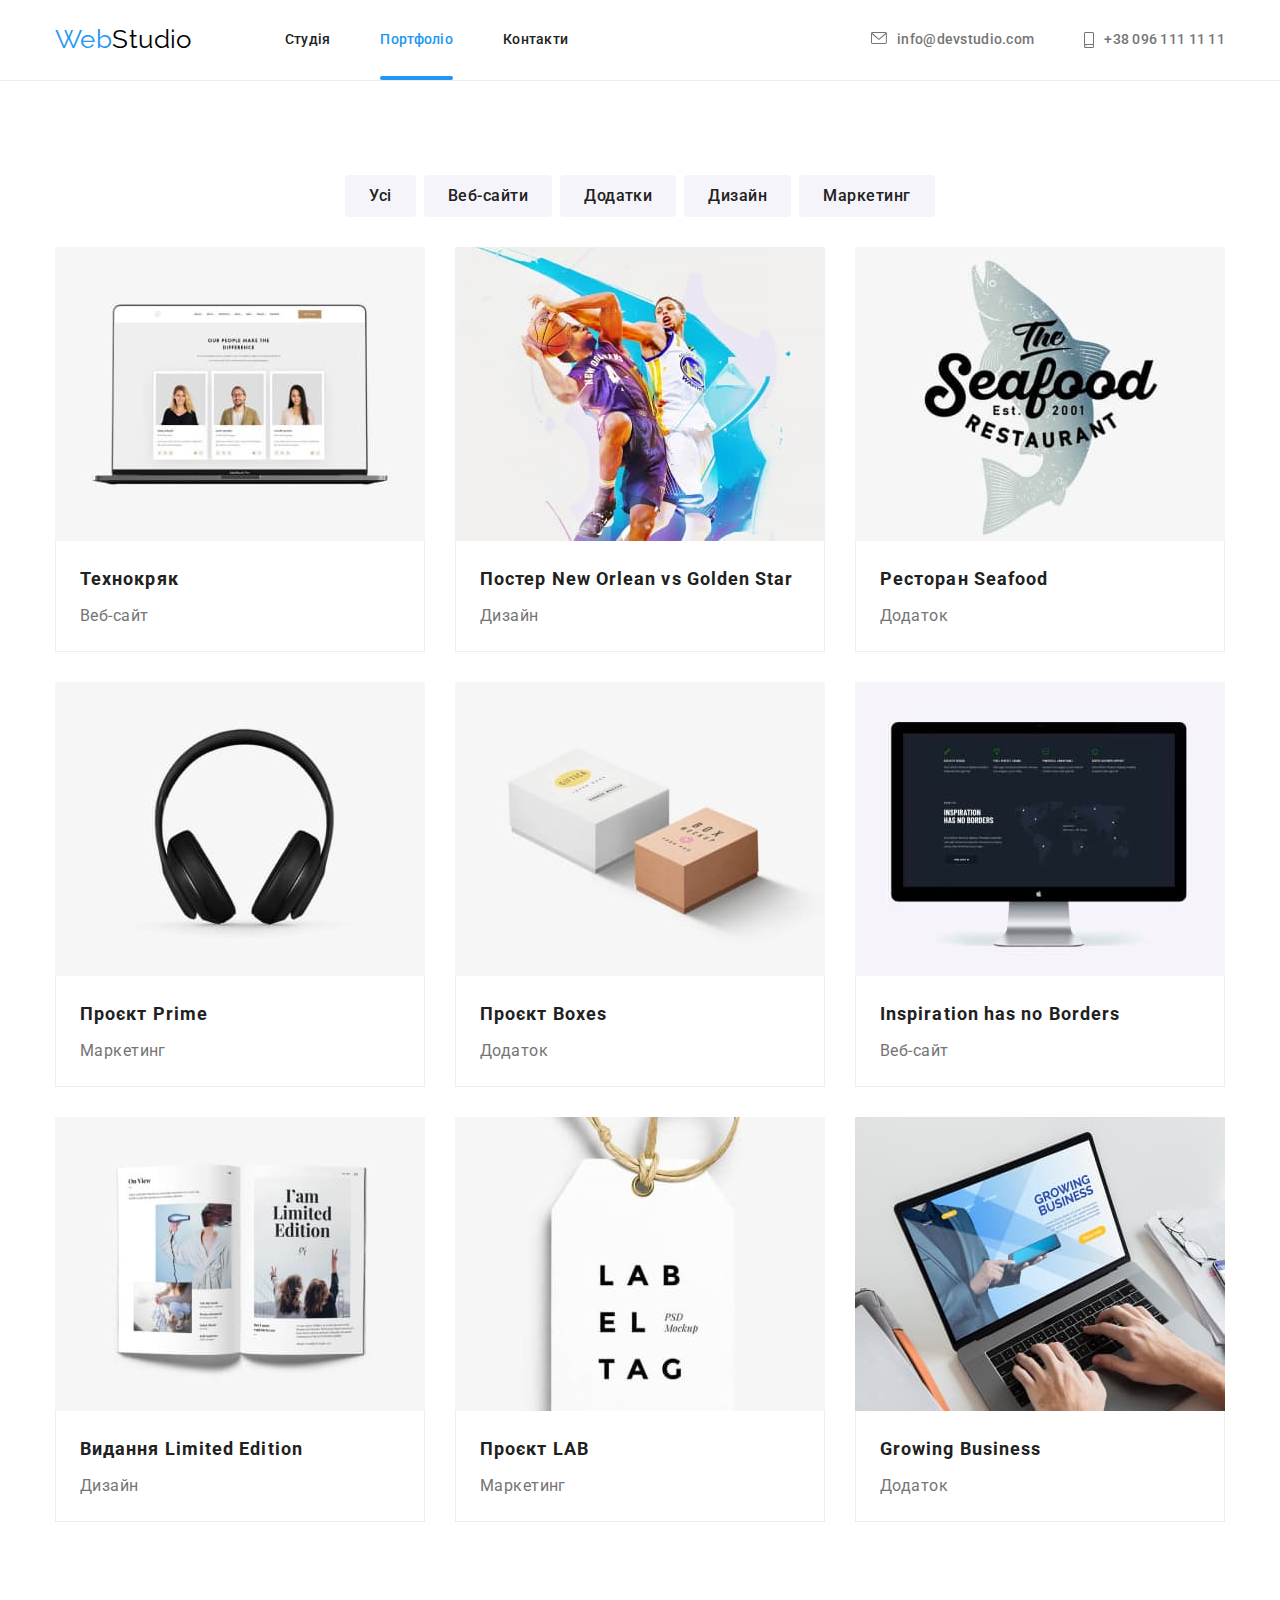
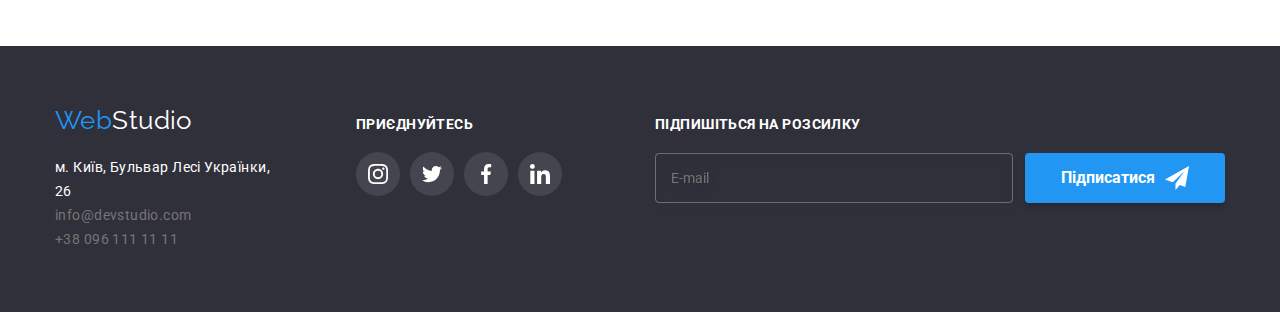
==== commit 5153b1d4: "fgd" ====
--- a/portfolio.html
+++ b/portfolio.html
@@ -1,233 +1,236 @@
 <!DOCTYPE html>
-<html lang="en">
+<html lang="uk">
   <head>
     <meta charset="UTF-8" />
     <meta http-equiv="X-UA-Compatible" content="IE=edge" />
     <meta name="viewport" content="width=device-width, initial-scale=1.0" />
     <title>Document</title>
     <link rel="preconnect" href="https://fonts.googleapis.com" />
-    <link
-      href="https://fonts.googleapis.com/css2?family=Montserrat:wght@400;700&family=Roboto:wght@400;500;700&display=swap"
-      rel="stylesheet"
-    />
+    <link rel="preconnect" href="https://fonts.gstatic.com" crossorigin />
     <link
       rel="stylesheet"
       href="https://cdnjs.cloudflare.com/ajax/libs/modern-normalize/1.0.0/modern-normalize.min.css"
     />
-    <link rel="stylesheet" href="styles/styles.css" />
+    <link
+      href="https://fonts.googleapis.com/css2?family=Raleway:wght@700&family=Roboto:wght@400;500;700;900&display=swap"
+      rel="stylesheet"
+    />
+    <link rel="stylesheet" href="./css/styles.css" />
   </head>
   <body>
-    <!--topsite-->
-    <header class="header__portfolio">
-      <div class="container header__wrap">
-        <a class="header__logo" href="./index.html"
-          >Web<span class="header__accent">Studio</span></a
-        >
-        <nav class="header__nav">
-          <ul class="header__list">
-            <li class="header__item">
-              <a class="header__link" href="http://127.0.0.1:5500/index.html#">Студія</a>
-            </li>
-            <li class="header__item">
-              <a class="header__link" href="http://127.0.0.1:5500/portfolio.html">Портфоліо</a>
-            </li>
-            <li class="header__item"><a class="header__link" href="#">Контакти</a></li>
+    <!--Header-->
+    <header class="header">
+      <div class="container">
+        <nav class="main-nav">
+          <a class="header-logo" href="./index.html"><span>Web</span>Studio</a>
+          <ul class="site-nav lists">
+            <li class="item"><a class="nav-link" href="./index.html">Студія</a></li>
+            <li class="item"><a class="nav-link current" href="./portfolio.html">Портфоліо</a></li>
+            <li class="item"><a class="nav-link" href="">Контакти</a></li>
+          </ul>
+          <ul class="address-nav lists">
+            <li class="links">
+              <a class="address-link" href="mailto:info@devstudio.com">
+                <svg class="nav-icons" width="16" height="12">
+                  <use href="./images/symbol-defs.svg#icon-envelope"></use>
+                </svg>
+                info@devstudio.com
+              </a>
+            </li>
+            <li class="links">
+              <a class="address-link" href="tel:+380961111111">
+                <svg class="nav-icons" width="10" height="16">
+                  <use href="./images/symbol-defs.svg#icon-smartphone"></use>
+                </svg>
+                +38 096 111 11 11
+              </a>
+            </li>
           </ul>
         </nav>
-        <ul class="header__contact">
-          <li class="header__contact-list">
-            <a class="header__contact-item" href="mailto:info@devstudio.com">
-              <svg class="icon__header" width="16px" height="12px">
-                <use href="./img/symbol-defs.svg#icon-envelope-hover"></use>
-              </svg>
-              info@devstudio.com</a
-            >
-          </li>
-          <li class="header__contact-list">
-            <a class="header__contact-item" href="tel:+380961111111">
-              <svg class="icon__header" width="16px" height="12px">
-                <use href="./img/symbol-defs.svg#icon-smartphone"></use>
-              </svg>
-              +380961111111</a
-            >
-          </li>
-        </ul>
       </div>
     </header>
-    <!--h1-->
-    <main class="main">
-      <!--info-->
-      <section class="portfolio__main">
+    <!--MAIN-->
+    <main>
+      <section class="section portfolio">
         <div class="container">
-          <h1 class="portfolio__title">portfolio</h1>
-            <ul class="porfolio__list">
-              <li class="portfolio__items">
-                <button type="button" class="portfolio__btn">Усі</button>
-              </li>
-              <li class="portfolio__items">
-                <button type="button" class="portfolio__btn">Веб-сайти</button>
-              </li>
-              <li class="portfolio__items">
-                <button type="button" class="portfolio__btn">Додатки</button>
-              </li>
-              <li class="portfolio__items">
-                <button type="button" class="portfolio__btn">Дизайн</button>
-              </li>
-              <li class="portfolio__items">
-                <button type="button" class="portfolio__btn">Маркетинг</button>
-              </li>
-          </ul>
-          <ul class="portfolio__content-list">
-            <li class="portfolio__content-items">
-              <a class="portfolio__link" href="#">
-                <div class="portfolio__photo">
-                  <img width="370" src="img/img.jpg" alt="ноутбуком" />
-                  <div class="portfolio__hover">
-                    <p class="portfolio__hover-text">
-                      Ресурс пропонує комплексні пропозиції з різним рівнем функціоналу та сервісів. 
-                    Все це дозволить відвідувачу отримати вичерпні відомості про компанію чи приватну особу.
-                    </p>
-                  </div>
-                </div>
-                <div class="portfolio__content-text">
-                  <h3 class="portfolio__content-h3">Технокряк</h3>
-                  <p class="portfolio__content-p">Веб-сайт</p>
-                </div>
-              </a>
-            </li>
-            <li class="portfolio__content-items">
-              <a class="portfolio__link" href="#">
-                <div class="portfolio__photo">
-                  <img width="370" src="img/img(1).jpg" alt="два праня гуляють в батскетбол" />
-                  <div class="portfolio__hover">
-                    <p class="portfolio__hover-text">
-                      Ресурс пропонує комплексні пропозиції з різним рівнем функціоналу та сервісів.
-                      Все це дозволить відвідувачу отримати вичерпні відомості про компанію чи приватну особу.
-                    </p>
-                  </div>
-                </div>
-                <div class="portfolio__content-text">
-                  <h3 class="portfolio__content-h3">Постер New Orlean vs Golden Star</h3>
-                  <p class="portfolio__content-p">Дизайн</p>
-                </div>
-              </a>
-            </li>
-            <li class="portfolio__content-items">
-              <a class="portfolio__link" href="#">
-                <div class="portfolio__photo">
-                  <img width="370" src="img/img(2).jpg" alt="емблема ресторану швиткого готування" />
-                  <div class="portfolio__hover">
-                    <p class="portfolio__hover-text">
-                      Ресурс пропонує комплексні пропозиції з різним рівнем функціоналу та сервісів.
-                      Все це дозволить відвідувачу отримати вичерпні відомості про компанію чи приватну особу.
-                    </p>
-                  </div>
-                </div>
-                <div class="portfolio__content-text">
-                  <h3>Ресторан Seafood</h3>
-                  <p>Додаток</p>
-                </div>
-              </a>
-            </li>
-            <li class="portfolio__content-items">
-              <a class="portfolio__link" href="#">
-                <div class="portfolio__photo">
-                  <img width="370" src="img/img(3).jpg" alt="навушники" />
-                  <div class="portfolio__hover">
-                    <p class="portfolio__hover-text">
-                      Ресурс пропонує комплексні пропозиції з різним рівнем функціоналу та сервісів.
-                      Все це дозволить відвідувачу отримати вичерпні відомості про компанію чи приватну особу.
-                    </p>
-                  </div>
-                </div>
-                <div class="portfolio__content-text">
-                  <h3 class="portfolio__content-h3">Проєкт Prime</h3>
-                  <p class="portfolio__content-p">Маркетинг</p>
-                </div>
-              </a>
-            </li>
-            <li class="portfolio__content-items">
-              <a class="portfolio__link" href="#">
-                <div class="portfolio__photo">
-                  <img width="370" src="img/img(4).jpg" alt="2 коробки" />
-                  <div class="portfolio__hover">
-                    <p class="portfolio__hover-text">
-                      Ресурс пропонує комплексні пропозиції з різним рівнем функціоналу та сервісів.
-                      Все це дозволить відвідувачу отримати вичерпні відомості про компанію чи приватну особу.
-                    </p>
-                  </div>
-                </div>
-                <div class="portfolio__content-text">
-                  <h3 class="portfolio__content-h3">Проєкт Boxes</h3>
-                  <p class="portfolio__content-p">Додаток</p>
-                </div>
-              </a>
-            </li>
-            <li class="portfolio__content-items">
-              <a class="portfolio__link" href="#">
-                <div class="portfolio__photo">
-                  <img width="370" src="img/img(5).jpg" alt="монітор" />
-                  <div class="portfolio__hover">
-                    <p class="portfolio__hover-text">
-                      Ресурс пропонує комплексні пропозиції з різним рівнем функціоналу та сервісів.
-                      Все це дозволить відвідувачу отримати вичерпні відомості про компанію чи приватну особу.
-                    </p>
-                  </div>
-                </div>
-                <div class="portfolio__content-text">
-                  <h3 class="portfolio__content-h3">Inspiration has no Borders</h3>
-                  <p class="portfolio__content-p">Веб-сайт</p>
-                </div>
-              </a>
-            </li>
-            <li class="portfolio__content-items">
-              <a class="portfolio__link" href="#">
-                <div class="portfolio__photo">
-                  <img width="370" src="img/img(6).jpg" alt="книга" />
-                  <div class="portfolio__hover">
-                    <p class="portfolio__hover-text">
-                      Ресурс пропонує комплексні пропозиції з різним рівнем функціоналу та сервісів.
-                      Все це дозволить відвідувачу отримати вичерпні відомості про компанію чи приватну особу.
-                    </p>
-                  </div>
-                </div>                
-                <div class="portfolio__content-text">
-                  <h3 class="portfolio__content-h3">Видання Limited Edition</h3>
-                  <p class="portfolio__content-p">Дизайн</p>
-                </div>
-              </a>
-            </li>
-            <li class="portfolio__content-items">
-              <a class="portfolio__link" href="#">
-                <div class="portfolio__photo">
-                  <img width="370" src="img/img(7).jpg" alt="оберіг" />
-                  <div class="portfolio__hover">
-                    <p class="portfolio__hover-text">
-                      Ресурс пропонує комплексні пропозиції з різним рівнем функціоналу та сервісів.
-                      Все це дозволить відвідувачу отримати вичерпні відомості про компанію чи приватну особу.
-                    </p>
-                  </div>
-                </div>                
-                <div class="portfolio__content-text">
-                  <h3 class="portfolio__content-h3">Проєкт <span lang="en">LAB</span></h3>
-                  <p class="portfolio__content-p">Маркетинг</p>
-                </div>
-              </a>
-            </li>
-            <li class="portfolio__content-items">
-              <a class="portfolio__link" href="#">
-                <div class="portfolio__photo">
-                  <img width="370" src="img/img(8).jpg" alt="ноутбук" />
-                  <div class="portfolio__hover">
-                    <p class="portfolio__hover-text">
-                      Ресурс пропонує комплексні пропозиції з різним рівнем функціоналу та сервісів.
-                      Все це дозволить відвідувачу отримати вичерпні відомості про компанію чи приватну особу.
-                    </p>
-                  </div>
-                </div>                
-                <div class="portfolio__content-text">
-                  <h3 class="portfolio__content-h3">Growing Business</h3>
-                  <p class="portfolio__content-p">Додаток</p>
+          <h1 hidden class="title">Наші роботи</h1>
+          <ul class="lists nav-portfolio">
+            <li class="item"><button class="nav-button" type="button">Усі</button></li>
+            <li class="item"><button class="nav-button" type="button">Веб-сайти</button></li>
+            <li class="item"><button class="nav-button" type="button">Додатки</button></li>
+            <li class="item"><button class="nav-button" type="button">Дизайн</button></li>
+            <li class="item"><button class="nav-button" type="button">Маркетинг</button></li>
+          </ul>
+        </div>
+        <div class="container">
+          <ul class="lists works">
+            <li class="portfolio-list">
+              <a class="examples" href="">
+                <div class="portfolio-img">
+                  <img src="./images/portfolio/img1.jpg" alt="технокряк" width="370" />
+                  <div class="overlay">
+                    <p class="description">
+                      Ресурс пропонує комплексні пропозиції з різним рівнем функціоналу та сервісів.
+                      Все це дозволить відвідувачу отримати вичерпні відомості про компанію чи
+                      приватну особу.
+                    </p>
+                  </div>
+                </div>
+                <div class="lower-content">
+                  <h2 class="title">Технокряк</h2>
+                  <p class="text">Веб-сайт</p>
+                </div>
+              </a>
+            </li>
+            <li class="portfolio-list">
+              <a class="examples" href="">
+                <div class="portfolio-img">
+                  <img src="./images/portfolio/img2.jpg" alt="постер орлеан" width="370" />
+                  <div class="overlay">
+                    <p class="description">
+                      Ресурс пропонує комплексні пропозиції з різним рівнем функціоналу та сервісів.
+                      Все це дозволить відвідувачу отримати вичерпні відомості про компанію чи
+                      приватну особу.
+                    </p>
+                  </div>
+                </div>
+
+                <div class="lower-content">
+                  <h2 class="title">Постер New Orlean vs Golden Star</h2>
+                  <p class="text">Дизайн</p>
+                </div>
+              </a>
+            </li>
+            <li class="portfolio-list">
+              <a class="examples" href="">
+                <div class="portfolio-img">
+                  <img src="./images/portfolio/img3.jpg" alt="ресторан" width="370" />
+                  <div class="overlay">
+                    <p class="description">
+                      Ресурс пропонує комплексні пропозиції з різним рівнем функціоналу та сервісів.
+                      Все це дозволить відвідувачу отримати вичерпні відомості про компанію чи
+                      приватну особу.
+                    </p>
+                  </div>
+                </div>
+
+                <div class="lower-content">
+                  <h2 class="title">Ресторан Seafood</h2>
+                  <p class="text">Додаток</p>
+                </div>
+              </a>
+            </li>
+            <li class="portfolio-list">
+              <a class="examples" href="">
+                <div class="portfolio-img">
+                  <img src="./images/portfolio/img4.jpg" alt="прайм" width="370" />
+                  <div class="overlay">
+                    <p class="description">
+                      Ресурс пропонує комплексні пропозиції з різним рівнем функціоналу та сервісів.
+                      Все це дозволить відвідувачу отримати вичерпні відомості про компанію чи
+                      приватну особу.
+                    </p>
+                  </div>
+                </div>
+
+                <div class="lower-content">
+                  <h2 class="title">Проєкт Prime</h2>
+                  <p class="text">Маркетинг</p>
+                </div>
+              </a>
+            </li>
+            <li class="portfolio-list">
+              <a class="examples" href="">
+                <div class="portfolio-img">
+                  <img src="./images/portfolio/img5.jpg" alt="бокс" width="370" />
+                  <div class="overlay">
+                    <p class="description">
+                      Ресурс пропонує комплексні пропозиції з різним рівнем функціоналу та сервісів.
+                      Все це дозволить відвідувачу отримати вичерпні відомості про компанію чи
+                      приватну особу.
+                    </p>
+                  </div>
+                </div>
+
+                <div class="lower-content">
+                  <h2 class="title">Проєкт Boxes</h2>
+                  <p class="text">Додаток</p>
+                </div>
+              </a>
+            </li>
+            <li class="portfolio-list">
+              <a class="examples" href="">
+                <div class="portfolio-img">
+                  <img src="./images/portfolio/img6.jpg" alt="инспирейшн" width="370" />
+                  <div class="overlay">
+                    <p class="description">
+                      Ресурс пропонує комплексні пропозиції з різним рівнем функціоналу та сервісів.
+                      Все це дозволить відвідувачу отримати вичерпні відомості про компанію чи
+                      приватну особу.
+                    </p>
+                  </div>
+                </div>
+
+                <div class="lower-content">
+                  <h2 class="title">Inspiration has no Borders</h2>
+                  <p class="text">Веб-сайт</p>
+                </div>
+              </a>
+            </li>
+            <li class="portfolio-list">
+              <a class="examples" href="">
+                <div class="portfolio-img">
+                  <img src="./images/portfolio/img7.jpg" alt="видання" width="370" />
+                  <div class="overlay">
+                    <p class="description">
+                      Ресурс пропонує комплексні пропозиції з різним рівнем функціоналу та сервісів.
+                      Все це дозволить відвідувачу отримати вичерпні відомості про компанію чи
+                      приватну особу.
+                    </p>
+                  </div>
+                </div>
+
+                <div class="lower-content">
+                  <h2 class="title">Видання Limited Edition</h2>
+                  <p class="text">Дизайн</p>
+                </div>
+              </a>
+            </li>
+            <li class="portfolio-list">
+              <a class="examples" href="">
+                <div class="portfolio-img">
+                  <img src="./images/portfolio/img8.jpg" alt="проект лаб" width="370" />
+                  <div class="overlay">
+                    <p class="description">
+                      Ресурс пропонує комплексні пропозиції з різним рівнем функціоналу та сервісів.
+                      Все це дозволить відвідувачу отримати вичерпні відомості про компанію чи
+                      приватну особу.
+                    </p>
+                  </div>
+                </div>
+
+                <div class="lower-content">
+                  <h2 class="title">Проєкт LAB</h2>
+                  <p class="text">Маркетинг</p>
+                </div>
+              </a>
+            </li>
+            <li class="portfolio-list">
+              <a class="examples" href="">
+                <div class="portfolio-img">
+                  <img src="./images/portfolio/img9.jpg" alt="бизнес" width="370" />
+                  <div class="overlay">
+                    <p class="description">
+                      Ресурс пропонує комплексні пропозиції з різним рівнем функціоналу та сервісів.
+                      Все це дозволить відвідувачу отримати вичерпні відомості про компанію чи
+                      приватну особу.
+                    </p>
+                  </div>
+                </div>
+
+                <div class="lower-content">
+                  <h2 class="title">Growing Business</h2>
+                  <p class="text">Додаток</p>
                 </div>
               </a>
             </li>
@@ -235,69 +238,77 @@
         </div>
       </section>
     </main>
-
-    <!--низ страницы-->
+    <!--Footer-->
     <footer class="footer">
-      <div class="footer__all">
-        <div class="footer__div">
-          <a class="footer__title" href="./index.html">Web <span class="footer__accent">Studio</span></a>
-          <ul class="footer__list">
-            <li class="footer__items">
-              <a id="footer__item" href="#">м. Київ, пр-т Лесі Українки, 26</a>
-            </li>
-            <li class="footer__items">
-              <a href="mailto:info@devstudio.com">info@devstudio.com</a>
-            </li>
-            <li class="footer__items"><a href="tel:+380961111111">+38 096 111 11 11</a></li>
-          </ul>
-        </div>
-        <div class="footer__div">
-          <h2 class="footer__h2">Приєднуйтесь</h2>
-          <ul class="link__list-footer">
-            <li class="link__items-footer">
-              <a class="link__svg-footer" href="">
-                <svg class="icon__massage-footer" width="20px" height="20px">
-                  <use href="./img/symbol-defs.svg#icon-instagram-2"></use>
-                </svg>
-              </a>
-            </li>
-            <li class="link__items-footer">
-              <a href="" class="link__svg-footer">
-                <svg class="icon__massage-footer" width="20px" height="20px">
-                  <use href="./img/symbol-defs.svg#icon-twitter-1"></use>
-                </svg>
-              </a>
-            </li>
-            <li class="link__items-footer">
-              <a href="" class="link__svg-footer">
-                <svg class="icon__massage-footer" width="20px" height="20px">
-                  <use href="./img/symbol-defs.svg#icon-facebook-1"></use>
-                </svg>
-              </a>
-            </li>
-            <li class="link__items-footer">
-              <a href="" class="link__svg-footer">
-                <svg class="icon__massage-footer" width="20px" height="20px">
-                  <use href="./img/symbol-defs.svg#icon-linkedin-1"></use>
-                </svg>
-              </a>
-            </li>
-          </ul>
-        </div>
-        <div class="footer__mailing">
-          <h2 class="footer__mailing-title">Підпишіться на розсилку</h2>
-          <span class="footer__wrape">
-            <label for="footer__label"></label>
-            <input type="email" name="email" id="footer__email" class="footer__input" placeholder="E-mail" />
-            <button type="submit" class="footer__btn">
-              Підписатися
-              <svg class="footer__icon-btn" width="24px" height="24px">
-                <use href="./img/symbol-defs.svg#icon-icon-send-1"></use>
-              </svg>
-            </button>
-          </span>
+      <div class="container">
+        <div class="firstline">
+          <a class="logo" href="./index.html"><span class="web">Web</span>Studio</a>
+          <address class="address">
+            <ul class="lists">
+              <li class="links">
+                <a class="address street" href="#">м. Київ, Бульвар Лесі Українки, 26</a>
+              </li>
+              <li class="links">
+                <a class="address" href="mailto:info@devstudio.com">info@devstudio.com</a>
+              </li>
+              <li class="links">
+                <a class="address" href="tel:+380961111111">+38 096 111 11 11</a>
+              </li>
+            </ul>
+          </address>
+        </div>
+        <div class="secondline">
+          <h3 class="title">приєднуйтесь</h3>
+          <ul class="join-lists lists">
+            <li class="join-li">
+              <a class="join-links" href="#">
+                <svg class="join-icons" width="20" height="20">
+                  <use href="./images/symbol-defs.svg#icon-instagram-2"></use>
+                </svg>
+              </a>
+            </li>
+            <li class="join-li">
+              <a class="join-links" href="#">
+                <svg class="join-icons" width="20" height="20">
+                  <use href="./images/symbol-defs.svg#icon-twitter-1"></use>
+                </svg>
+              </a>
+            </li>
+            <li class="join-li">
+              <a class="join-links" href="#">
+                <svg class="join-icons" width="20" height="20">
+                  <use href="./images/symbol-defs.svg#icon-facebook-1"></use>
+                </svg>
+              </a>
+            </li>
+            <li class="join-li">
+              <a class="join-links" href="#">
+                <svg class="join-icons" width="20" height="20">
+                  <use href="./images/symbol-defs.svg#icon-linkedin-1"></use>
+                </svg>
+              </a>
+            </li>
+          </ul>
+        </div>
+        <div class="thirdline">
+          <h3 class="title">підпишіться на розсилку</h3>
+          <form action="">
+            <div class="footer-form">
+              <input class="mail-input" type="email" name="email" placeholder="E-mail" />
+              <button class="btn-subscribe" type="submit">
+                <span>Підписатися</span>
+                <svg class="icon-send" width="24" height="24">
+                  <use href="./images/symbol-defs.svg#icon-send"></use>
+                </svg>
+              </button>
+            </div>
+          </form>
         </div>
       </div>
     </footer>
+
+    
+
+    <script src="./js/modal.js"></script>
   </body>
-</html>+</html>
--- a/css/styles.css
+++ b/css/styles.css
@@ -0,0 +1,1036 @@
+html {
+    box-sizing: border-box;
+}
+
+*,
+*::before,
+*::after {
+    box-sizing: inherit;
+}
+
+:root {
+    --primary-text-color: #212121;
+    --secondary-text-color: #757575;
+    --primary-background-color: #F5F5F5;
+    --secondary-background-color: #2F303A;
+    --secondary-color: #2196F3;
+    --white-color: #FFFFFF;
+}
+/* BODY */
+body {
+    font-family: 'Roboto', sans-serif;
+    color: var(--primary-text-color);
+    background-color: var(--white-color);
+    letter-spacing: 0.03em;
+    font-size: 14px;
+    margin: 0;
+}
+
+img {
+    display: block;
+    max-width: 100%;
+    height: auto;
+}
+
+/* UTILITIES */
+.lists {
+    padding: 0;
+    margin: 0;
+
+    list-style: none;
+    font-style: normal;
+}
+
+/* ICONS STYLES */
+.nav-icons {
+    margin-right: 10px;
+    fill: var(--secondary-text-color);
+
+    transition: fill 250ms cubic-bezier(0.4, 0, 0.2, 1);
+}
+
+.features-icons {
+    margin: 25px 100px;
+}
+
+.social-icons {
+    fill: #AFB1B8;
+    margin: 12px;
+
+    transition: fill 250ms cubic-bezier(0.4, 0, 0.2, 1);
+}
+
+.clients-icons {
+    fill: #AFB1B8;
+
+    transition: fill 250ms cubic-bezier(0.4, 0, 0.2, 1);
+}
+
+.join-icons {
+    fill: var(--white-color);
+}
+
+.icon-form {
+    position: absolute;
+    top: 50%;
+    left: 15px;
+    /* transform: translatex(15px); */
+}
+
+/* TEAM */
+.team-links{
+    display: flex;
+    justify-content: center;
+    padding: 0 32px 30px;
+}
+
+.team-links > li:not(:last-child){
+    margin-right:10px
+}
+
+.social-tumb{
+    background-color: inherit;
+    display: flex;
+    height: 44px;
+    width: 44px;
+    border-radius: 50%;
+
+    transition: background-color 250ms cubic-bezier(0.4, 0, 0.2, 1);
+}
+
+.social-tumb:hover,
+.social-tumb:focus{
+    background-color: var(--secondary-color);
+}
+
+.social-tumb:hover .social-icons,
+.social-tumb:focus .social-icons{
+    fill: var(--white-color);
+}
+
+        
+/* .team-links:not(:last-child){
+    margin-right: 10px;
+} */
+
+
+
+.container-tumb {
+    background-color: #F5F4FA;
+    border-radius: 4px;
+    margin-bottom: 30px;
+
+}
+
+/* INDEX HTML */
+    /* HEADER */
+
+.main-nav {
+    display: flex;
+    align-items: center;
+}
+
+.header {
+    border-bottom: 1px solid #ECECEC;
+}
+
+.header-logo {
+    color: #000000;
+    font-family: 'Raleway', sans-serif;
+    font-size: 26px;
+    text-decoration: none;
+}
+
+.header-logo>span {
+    color: var(--secondary-color);
+}
+
+.site-nav {
+    display: flex;
+    margin-left: 93px;
+}
+
+
+.site-nav .item:not(:last-child) {
+    margin-right: 50px;
+}
+
+.address-nav {
+    display: flex;
+    margin-left:auto;
+    align-items: center;
+}
+
+.address-nav .links{
+    display: flex;
+    align-items: center;
+}
+
+.address-nav .links:not(:last-child) {
+    margin-right: 50px;
+} 
+
+
+.container {
+    width: 1200px;
+    padding-left: 15px;
+    padding-right: 15px;
+    margin: 0 auto;
+}
+
+
+.nav-link.current {
+    color: var(--secondary-color);
+    position: relative;
+}
+
+.nav-link.current::before {
+    content: "";
+    position: absolute;
+    bottom: 0;
+    left: 0;
+    width: 100%;
+    height: 4px;
+    background-color: #2196F3;
+    border-radius: 2px;
+}
+
+.nav-link {
+    color: var(--primary-text-color);
+    text-decoration: none;
+    font-weight: 500;
+    line-height: 1.14;
+    letter-spacing: 0.02em;
+    list-style: none;
+    display: block;
+    padding-top: 32px;
+    padding-bottom: 32px;
+
+    transition: color 250ms cubic-bezier(0.4, 0, 0.2, 1)
+}
+
+.nav-link:hover,
+.nav-link:focus {
+    color: var(--secondary-color);
+}
+
+.header .address-link {
+        display: flex;
+        font-weight: 500;
+        line-height: 1.14;
+        letter-spacing: 0.02em;
+        color: var(--secondary-text-color);
+        text-decoration: none;
+        list-style: none;
+        padding-top: 32px;
+        padding-bottom: 32px;
+
+        transition: color 250ms cubic-bezier(0.4, 0, 0.2, 1);
+    }
+
+
+.header .address-link:hover,
+.header .address-link:focus {
+    color: var(--secondary-color);
+}
+
+.address-link:hover .nav-icons,
+.address-link:focus .nav-icons {
+    fill: var(--secondary-color);
+}
+
+h1,h2,h3,h4,h5,h6 {
+    margin-top: 0;
+    margin-bottom: 0;
+}
+
+    /* MAIN */
+
+/* OVERLAY */
+
+.hero {
+    padding: 200px 200px;
+    max-width: 1600px;
+    height: 600px;
+    margin: 0 auto;
+    background-color: #C4C4C4;
+    background-image: linear-gradient(to right, rgba(47, 48, 58, 0.4), rgba(47, 48, 58, 0.4)),
+    url(../images/background.jpg);
+    background-repeat: no-repeat;
+    background-position: center;
+    background-size: cover;
+
+
+    text-align: center;
+}
+
+.hero .title {
+        margin: 0 auto;
+        width: 696px;
+        font-weight: 900;
+        font-size: 44px;
+        line-height: 1.36;
+        letter-spacing: 0.06em;
+        text-transform: uppercase;
+        color: #FFFFFF;
+        margin-bottom: 30px;
+}
+
+.hero-button {
+        font-weight: 700;
+        border-radius: 4px;
+        font-size: 16px;
+        line-height: 1.88;
+        display: inline-block;
+        align-items: center;
+        text-align: center;
+        letter-spacing: 0.06em;
+        color: #FFFFFF;
+        background-color: var(--secondary-color);
+        padding: 10px 32px;
+        min-width: 132px;
+        text-decoration: none;
+        box-shadow: 0px 4px 4px rgba(0, 0, 0, 0.15);
+        border-color: transparent;
+
+        transition: background-color 250ms cubic-bezier(0.4, 0, 0.2, 1),
+        box-shadow 250ms cubic-bezier(0.4, 0, 0.2, 1),
+        border-radius 250ms cubic-bezier(0.4, 0, 0.2, 1);
+}
+
+.hero-button:hover,
+.hero-button:focus{
+    background-color: #188CE8;
+    box-shadow: 0px 4px 4px rgba(0, 0, 0, 0.15);
+    border-radius: 4px;
+}
+
+        /* FEATURES */
+.features {
+    display: flex;
+    flex-wrap: wrap;
+
+    gap: 30px;
+}
+
+.features .list {
+    width: 270px;
+}
+
+.features .title {
+        font-weight: 700;
+        font-size: 14px;
+        line-height: 1.14;
+        text-transform: uppercase;
+        margin-top: 0;
+        margin-bottom: 10px;
+}
+
+.features .text {
+        margin-top: 0;
+        margin-bottom:0;
+        line-height: 1.71px;
+        color: var(--secondary-text-color);
+        line-height: 24px;
+}
+
+
+/* TODO */
+
+.working {
+    display: flex;
+}
+
+.working .links:not(:last-child) {
+    margin-right: 30px;
+}
+
+.todo-img {
+    position: relative;
+}
+
+.todo-overlay{
+    position: absolute;
+    bottom: 0;
+    left: 0;
+    display: flex;
+    justify-content: center;
+    align-items: center;
+    
+    width: 370px;
+    height: 70px;
+    background-color: rgba(47, 48, 58, 0.8);
+}
+
+.todo-overlay .text{
+    
+    font-family: 'Roboto';
+    font-style: normal;
+    font-weight: 700;
+    font-size: 14px;
+    line-height: 16px;
+    text-align: center;
+    letter-spacing: 0.03em;
+    text-transform: uppercase;
+    
+    color: #FFFFFF;
+}
+
+.todo .title {
+        margin-top: 0;
+        font-weight: 700;
+        font-size: 36px;
+        line-height: 1.17;
+        text-align: center;
+        margin-bottom: 50px;
+}
+/* TEAM */
+
+.team {
+    display: flex;
+}
+
+.team .links:not(:last-child) {
+    margin-right: 30px;
+}
+
+.card {
+    margin-bottom: 30px;
+}
+
+.section {
+    padding-top:94px;
+    padding-bottom: 94px;
+    /* outline: 3px solid red; */
+}
+
+.section.todo {
+    padding-top: 0;
+    padding-bottom: 0;
+}
+
+.container-team {
+    background-color: var(--white-color);
+    box-shadow: 0px 1px 3px rgba(0, 0, 0, 0.12), 0px 1px 1px rgba(0, 0, 0, 0.14), 0px 2px 1px rgba(0, 0, 0, 0.2);
+    border-radius: 0px 0px 4px 4px;
+}
+
+
+.team .title {
+    font-weight: 700;
+    font-size: 36px;
+    line-height: 1.17;
+    text-align: center;
+    margin-bottom: 50px;
+    margin-top: 0px;
+}
+
+.team .name {
+    font-weight: 500;
+    font-size: 16px;
+    line-height: 1.19;
+    text-align: center;
+    margin-bottom: 10px;
+}
+
+
+.team .position {
+        margin-top: 0;
+        margin-bottom: 16;
+
+        font-size: 16px;
+        line-height: 1.19;
+        text-align: center;
+        color: var(--secondary-text-color);
+}
+
+/* CLIENTS */
+.clients .title{
+        font-family: 'Roboto';
+        font-style: normal;
+        font-weight: 700;
+        font-size: 36px;
+        line-height: 42px;
+        text-align: center;
+        letter-spacing: 0.03em;
+        margin-bottom: 50px;
+}
+
+.clients-tumb{
+    display: flex;
+    width: 170px;
+    height: 92px;
+    border: 1px solid #AFB1B8;
+    border-radius: 4px;
+    padding: 16px 32px;
+
+    transition: border-color 250ms cubic-bezier(0.4, 0, 0.2, 1)
+}
+
+.clients-tumb:hover,
+.clients-tumb:focus {
+    border-color:var(--secondary-color)
+}
+
+.clients-tumb:hover .clients-icons,
+.clients-tumb:focus .clients-icons{
+    fill: var(--secondary-color);
+}
+
+.clients-ul{
+    display: flex
+}
+
+.clients-list:not(:last-child){
+    margin-right:30px;
+}
+
+/* FOOTER */
+.footer {
+    background-color: var(--secondary-background-color);
+    margin-top: 0;
+}
+
+.footer .logo {
+        color: #FFFFFF;
+        text-decoration: none;
+        font-family: 'Raleway', sans-serif;
+        font-size: 26px;
+}
+
+.footer .logo .web{
+    color: var(--secondary-color);
+    
+}
+
+.footer .container {
+    padding-top: 60px;
+    padding-bottom: 60px;
+    display: flex;
+    align-items: baseline;
+}
+
+.join-lists {
+    display: flex;
+}
+
+.join-li:not(:last-child){
+    margin-right: 10px;
+}
+
+.join-links {
+    display: flex;
+    background: rgba(255, 255, 255, 0.1);
+    width: 44px;
+    height: 44px;
+    border-radius: 50px;
+    padding: 12px;
+
+    transition: background-color 250ms cubic-bezier(0.4, 0, 0.2, 1);
+}
+
+.join-links:hover,
+.join-links:focus {
+    background-color: var(--secondary-color);
+}
+
+.secondline {
+    margin-left: 70px;
+    margin-top: 0;
+}
+
+
+.footer .address {
+    line-height: 1.71;
+    color: var(--secondary-text-color);
+    text-decoration: none;
+    list-style: none;
+
+    transition: color 250ms cubic-bezier(0.4, 0, 0.2, 1);
+}
+
+.address .lists{
+    margin-top: 20px;
+}
+
+.address .street {
+    font-weight: 400;
+    line-height: 1.71;
+    color: #FFFFFF;
+    font-style: normal;
+    
+}
+
+.footer .address:hover,
+.footer .address:focus{
+    color: var(--secondary-color);
+}
+
+.secondline .title{
+        
+        font-weight: 700;
+        font-size: 14px;
+        line-height: 16px;
+        letter-spacing: 0.03em;
+        text-transform: uppercase;
+        color: var(--white-color);
+        margin-bottom: 20px;
+}
+
+.thirdline {
+    margin-left: 93px;
+}
+
+.thirdline .title{
+        
+        font-family: 'Roboto';
+        font-style: normal;
+        font-weight: 700;
+        font-size: 14px;
+        line-height: 1.14;
+        letter-spacing: 0.03em;
+        text-transform: uppercase;
+
+        color: #FFFFFF;
+}
+
+.mail-input {
+    width: 358px;
+    height: 50px;
+    margin-top: 20px;
+    border: 1px solid rgba(255, 255, 255, 0.3);
+    filter: drop-shadow(0px 4px 4px rgba(0, 0, 0, 0.15));
+    border-radius: 4px;
+    padding-left: 15px;
+
+    color: var(--white-color);
+    background-color: transparent;
+
+    transition: border-color 250ms cubic-bezier(0.4, 0, 0.2, 1);
+}
+
+.mail-input:focus {
+    border-color: #188CE8;
+    outline: none;
+}
+
+.footer-form{
+    display: flex;
+    align-items: baseline;
+
+}
+
+
+.icon-send {
+    margin-left: 10px;
+    fill: var(--white-color);
+}
+
+.btn-subscribe {
+    display: flex;
+    justify-content: center;
+    align-items: center;
+
+    width: 200px;
+    height: 50px;
+    margin-left: 12px;
+    
+    background-color: var(--secondary-color);
+    color: var(--white-color);
+    box-shadow: 0px 4px 4px rgba(0, 0, 0, 0.15);
+    border-radius: 4px;
+    padding: 0;
+    border: none;
+
+    font-family: 'Roboto';
+    font-style: normal;
+    font-weight: 700;
+    font-size: 16px;
+    line-height: 1.88;
+
+    transition: background-color 250ms cubic-bezier(0.4, 0, 0.2, 1);
+}
+
+.btn-subscribe:hover,
+.btn-subscribe:focus {
+    background-color: #188CE8;
+    box-shadow: 0px 4px 4px rgba(0, 0, 0, 0.15);
+}
+
+/* PORTFOLIO */
+
+.nav-portfolio {
+    display: flex;
+    justify-content: center;
+    margin-bottom: 30px;
+    margin-left: auto;
+    margin-right: auto;
+}
+
+.nav-portfolio .item:not(:last-child) {
+    margin-right: 8px;
+    
+}
+
+.nav-button {
+    color: var(--primary-text-color);
+    background-color: #F5F4FA;
+    cursor: pointer;
+    border-radius: 4px;
+    padding: 6px 22px;
+    border-color: transparent;
+
+    font-family: 'Roboto';
+    font-style: normal;
+    font-weight: 500;
+    font-size: 16px;
+    line-height: 1.62;
+    text-align: center;
+    letter-spacing: 0.03em;
+    color: #212121;
+
+    transition: background-color 250ms cubic-bezier(0.4, 0, 0.2, 1),
+    color 250ms cubic-bezier(0.4, 0, 0.2, 1),
+    border-radius 250ms cubic-bezier(0.4, 0, 0.2, 1),
+    box-shadow 250ms cubic-bezier(0.4, 0, 0.2, 1);
+}
+
+.nav-button:hover,
+.nav-button:focus {
+    background-color: var(--secondary-color);
+    color: var(--primary-background-color);
+    border-radius: 4px;
+    box-shadow: 0px 3px 1px rgba(0, 0, 0, 0.1), 0px 1px 2px rgba(0, 0, 0, 0.08), 0px 2px 2px rgba(0, 0, 0, 0.12);
+}
+
+/* WORKS */
+.portfolio-img{
+    position: relative;
+    overflow: hidden;
+}
+
+
+.overlay {
+    position: absolute;
+    top: 0;
+    left:0;
+    width: 100%;
+    height: 100%;
+
+    padding: 63px 24px;
+
+    transform: translateY(100%);
+    overflow: hidden;
+    transition: transform 250ms cubic-bezier(0.4, 0, 0.2, 1),
+    background-color 250ms cubic-bezier(0.4, 0, 0.2, 1);
+}
+
+.portfolio-list .examples:hover .overlay,
+.portfolio-list .examples:focus .overlay {
+    transform: translateX(0);
+    background-color: #2196F3;
+    opacity: 90%;
+}
+
+.overlay .description{
+    margin:0;
+    padding:0;
+
+    font-family: 'Roboto';
+    font-style: normal;
+    font-weight: 400;
+    font-size: 18px;
+    line-height: 1.56;
+        /* or 156% */
+    letter-spacing: 0.03em;
+
+    color: #FFFFFF;
+}
+
+.works {
+    display: flex;
+    flex-wrap: wrap;
+    justify-content: center;
+}
+
+.portfolio-list:hover,
+.portfolio-list:focus {
+    box-shadow: 0px 1px 1px rgba(0, 0, 0, 0.12), 0px 4px 4px rgba(0, 0, 0, 0.06), 1px 4px 6px rgba(0, 0, 0, 0.16);
+}
+
+.portfolio-list {
+    margin-right: 30px;
+    /* outline: 1px solid #EEEEEE; */
+    margin-bottom: 30px;
+    width: calc((100% - 60px) / 3);
+
+    transition: box-shadow 250ms cubic-bezier(0.4, 0, 0.2, 1);
+}
+
+
+.lower-content {
+    border: 1px solid #eeeeee;
+    border-top: transparent;
+    padding: 20px 24px;
+}
+
+.portfolio-list:nth-child(3n){
+    margin-right: 0;
+}
+
+
+.examples {
+    color: var(--primary-text-color);
+    text-decoration: none;
+}
+
+.examples img {
+    margin-top: 0;
+    margin-bottom: 0;
+    display: block;
+}
+
+.examples .title {
+    margin-top: 0;
+    margin-bottom: 4px;
+
+    font-weight: 700;
+    font-size: 18px;
+    line-height: 2;
+    letter-spacing: 0.06em;
+    
+}
+
+.examples .text {
+    font-size: 16px;
+    line-height: 1.88;
+    color: var(--secondary-text-color);
+    margin-top: 0;
+    margin-bottom: 0;
+}
+
+/* MODAL WINDOWS */
+
+.backdrop {
+    position: fixed;
+    background: rgba(0, 0, 0, 50%);
+    top:0;
+    left:0;
+
+    width: 100%;
+    height: 100%;
+    opacity: 1;
+    transition: opacity 250ms cubic-bezier(0.4, 0, 0.2, 1);
+}
+
+.backdrop.is-hidden {
+    opacity: 0;
+    pointer-events: none;
+    visibility: hidden;
+}
+
+.backdrop.is-hidden .modal {
+    transform: translate(-50%, -50%) scale(0.1);
+    opacity: 0;
+}
+
+.modal {
+    position: absolute;
+    top: 50%;
+    left: 50%;
+    padding: 40px;
+    transform: translate(-50%, -50%) scale(1);
+
+    width: 528px;
+    height: 581px;
+
+    background-color: var(--white-color);
+    border-radius: 4px;
+    opacity: 1;
+
+    transition: transform 1250ms cubic-bezier(0.4, 0, 0.2, 1),
+    opacity 1250ms cubic-bezier(0.4, 0, 0.2, 1);
+}
+
+.modal-close {
+    position:absolute;
+    display: flex;
+    justify-content: center;
+    align-items: center;
+    top: 8px;
+    right: 8px;
+    background-color: var(--white-color);
+    border-radius: 50%;
+    border: 1px solid rgba(0, 0, 0, 0.1);
+
+    width: 30px;
+    height: 30px;
+
+    transition: fill 250ms cubic-bezier(0.4, 0, 0.2, 1),
+}
+
+.modal-close:hover,
+.modal-close:focus {
+    fill: var(--secondary-color);
+}
+
+.modal .title {
+    margin-top: 0;
+    margin-bottom: 12px;
+
+    font-family: 'Roboto';
+    font-style: normal;
+    font-weight: 700;
+    font-size: 20px;
+    line-height: 1.15;
+    text-align: center;
+    letter-spacing: 0.03em;
+    color: #212121;
+}
+
+.form {
+    display: block;
+    margin-right: auto;
+    margin-left: auto;
+
+    width: 448px;
+}
+
+.form-field {
+    position: relative;
+    display: flex;
+    flex-direction: column;
+}
+
+.form-field input {
+    margin-bottom: 10px;
+    height: 40px;
+    border: 1px solid rgba(33, 33, 33, 0.2);
+    border-radius: 4px;
+    padding-left: 30px;
+
+    transition: border-color 250ms cubic-bezier(0.4, 0, 0.2, 1);
+}
+
+.form-field textarea {
+    border: 1px solid rgba(33, 33, 33, 0.2);
+    border-radius: 10px;
+    resize: none;
+    padding: 12px 16px;
+
+    transition: border-color 250ms cubic-bezier(0.4, 0, 0.2, 1);
+}
+
+.form-field ::placeholder {
+    font-family: 'Roboto';
+    font-style: normal;
+    font-weight: 400;
+    font-size: 12px;
+    line-height: 1.16;
+    letter-spacing: 0.01em;
+    color: rgba(117, 117, 117, 0.5);
+}
+
+.form-field input:focus,
+.form-field textarea:focus {
+    border-color: #188CE8;
+    outline: none;
+}
+
+.form-field input:focus+.icon-form {
+    fill: var(--secondary-color)
+}
+
+.label-title {
+    margin-bottom: 4px;
+
+    font-family: 'Roboto';
+    font-style: normal;
+    font-weight: 400;
+    font-size: 12px;
+    line-height: 1.16;
+    letter-spacing: 0.01em;
+    color: #757575;
+}
+
+.form-submit {
+    display: flex;
+    justify-content: center;
+    align-items: center;
+    margin: 20px auto 0px auto;
+
+    width: 200px;
+    height: 50px;
+    background: #2196F3;
+    box-shadow: 0px 4px 4px rgba(0, 0, 0, 0.15);
+    border-radius: 4px;
+    border-color: transparent;
+
+    font-family: 'Roboto';
+    font-style: normal;
+    font-weight: 700;
+    font-size: 16px;
+    line-height: 1.875;
+    
+    color: #FFFFFF;
+
+    transition: background 250ms cubic-bezier(0.4, 0, 0.2, 1),
+    box-shadow 250ms cubic-bezier(0.4, 0, 0.2, 1);
+}
+
+.form-submit:hover {
+    background: #188CE8;
+    box-shadow: 0px 4px 4px rgba(0, 0, 0, 0.15);
+    border-radius: 4px;
+}
+
+.icon-form {
+    fill: var(--primary-text-color);
+    transition: fill 250ms cubic-bezier(0.4, 0, 0.2, 1);
+}
+
+
+
+.checkbox {
+    display: flex;
+    align-items: center;
+    justify-content: center;
+    cursor: pointer;
+    margin-top: 20px;
+}
+
+.checkbox-input {
+    position: absolute;
+    width: 1px;
+    height: 1px;
+    margin: -1px;
+    border: 0;
+    padding: 0;
+    clip: rect(0 0 0 0);
+    overflow: hidden;
+}
+
+.license {
+    margin-left: 8px;
+    font-family: 'Roboto';
+    font-style: normal;
+    font-weight: 400;
+    font-size: 14px;
+    line-height: 1.71;
+    letter-spacing: 0.03em;
+    
+    color: #757575;
+}
+
+
+.checkbox-input:checked + .icon-border{
+    border-radius: 2px;
+    fill:none;
+    border-color: var(--secondary-color);
+    background-color: var(--secondary-color);
+    background-image: url(../images/icon-check.svg);
+    
+}
+
+
+
